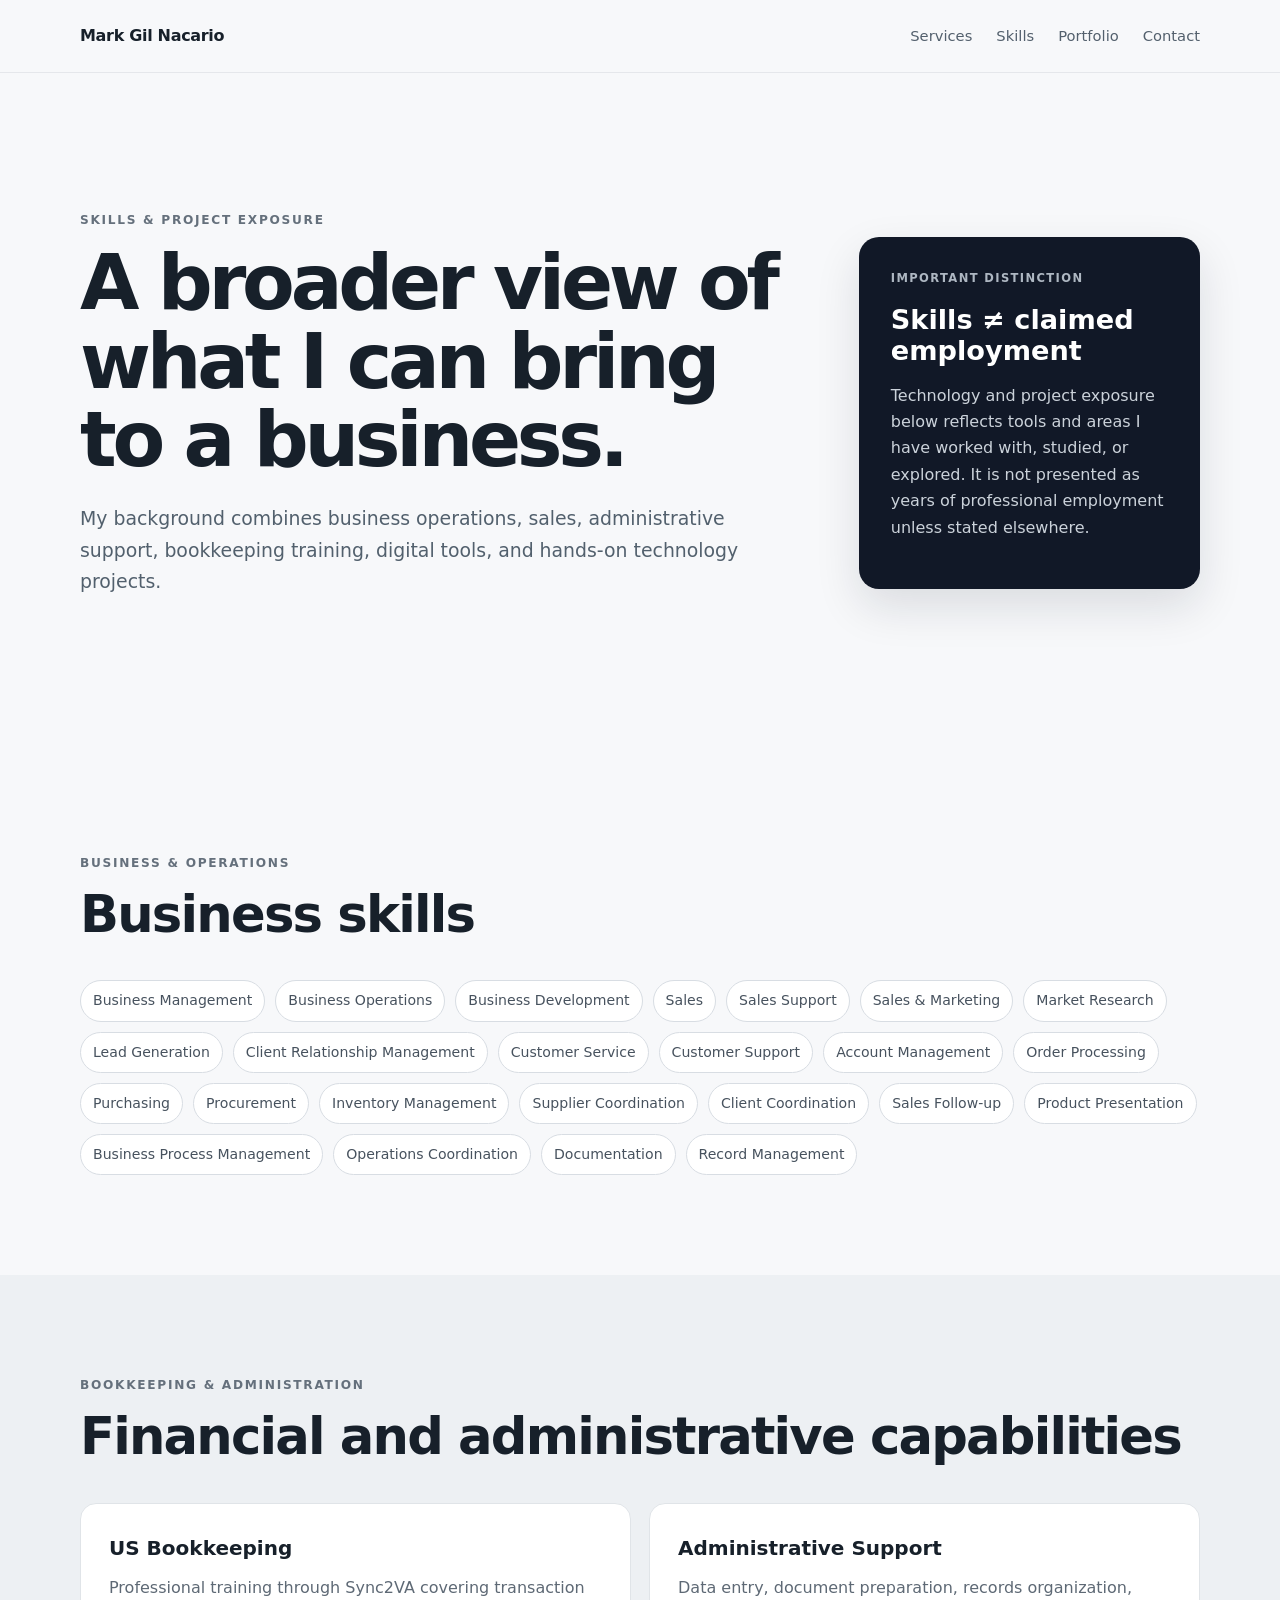
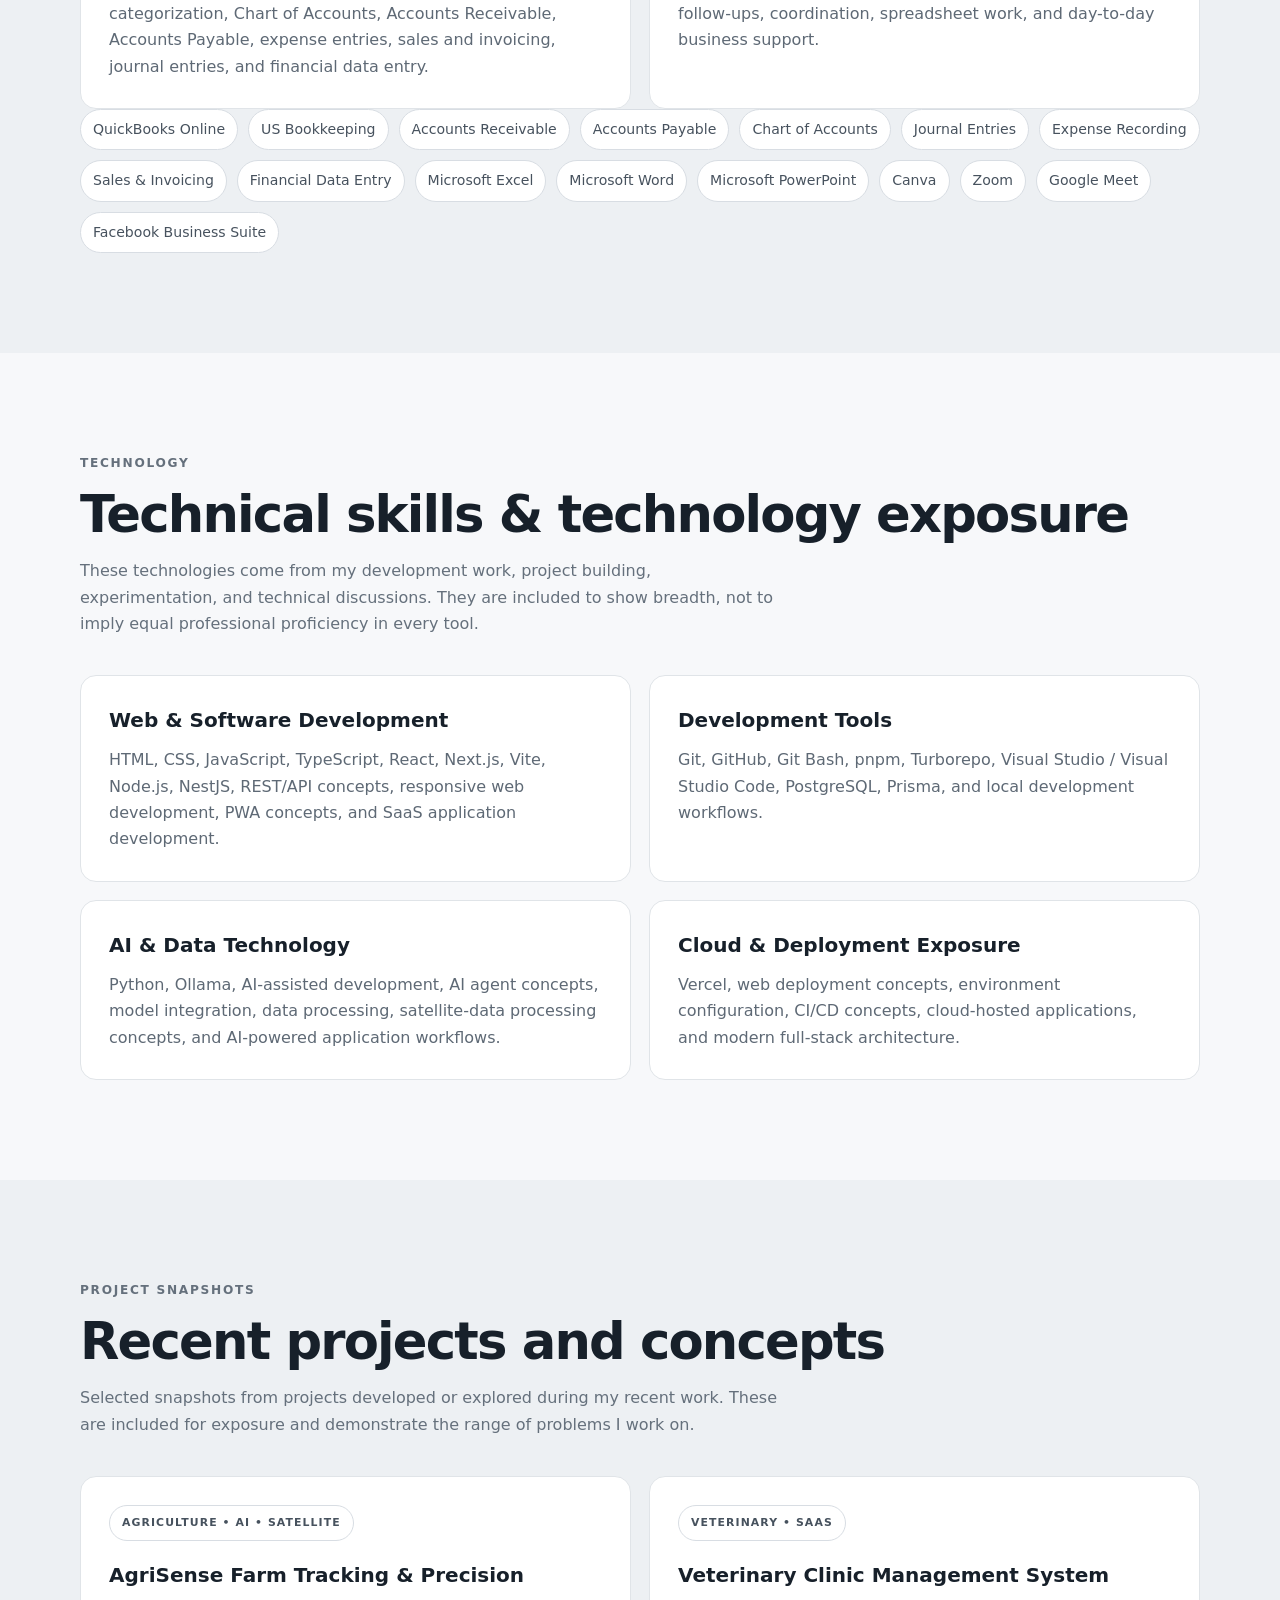
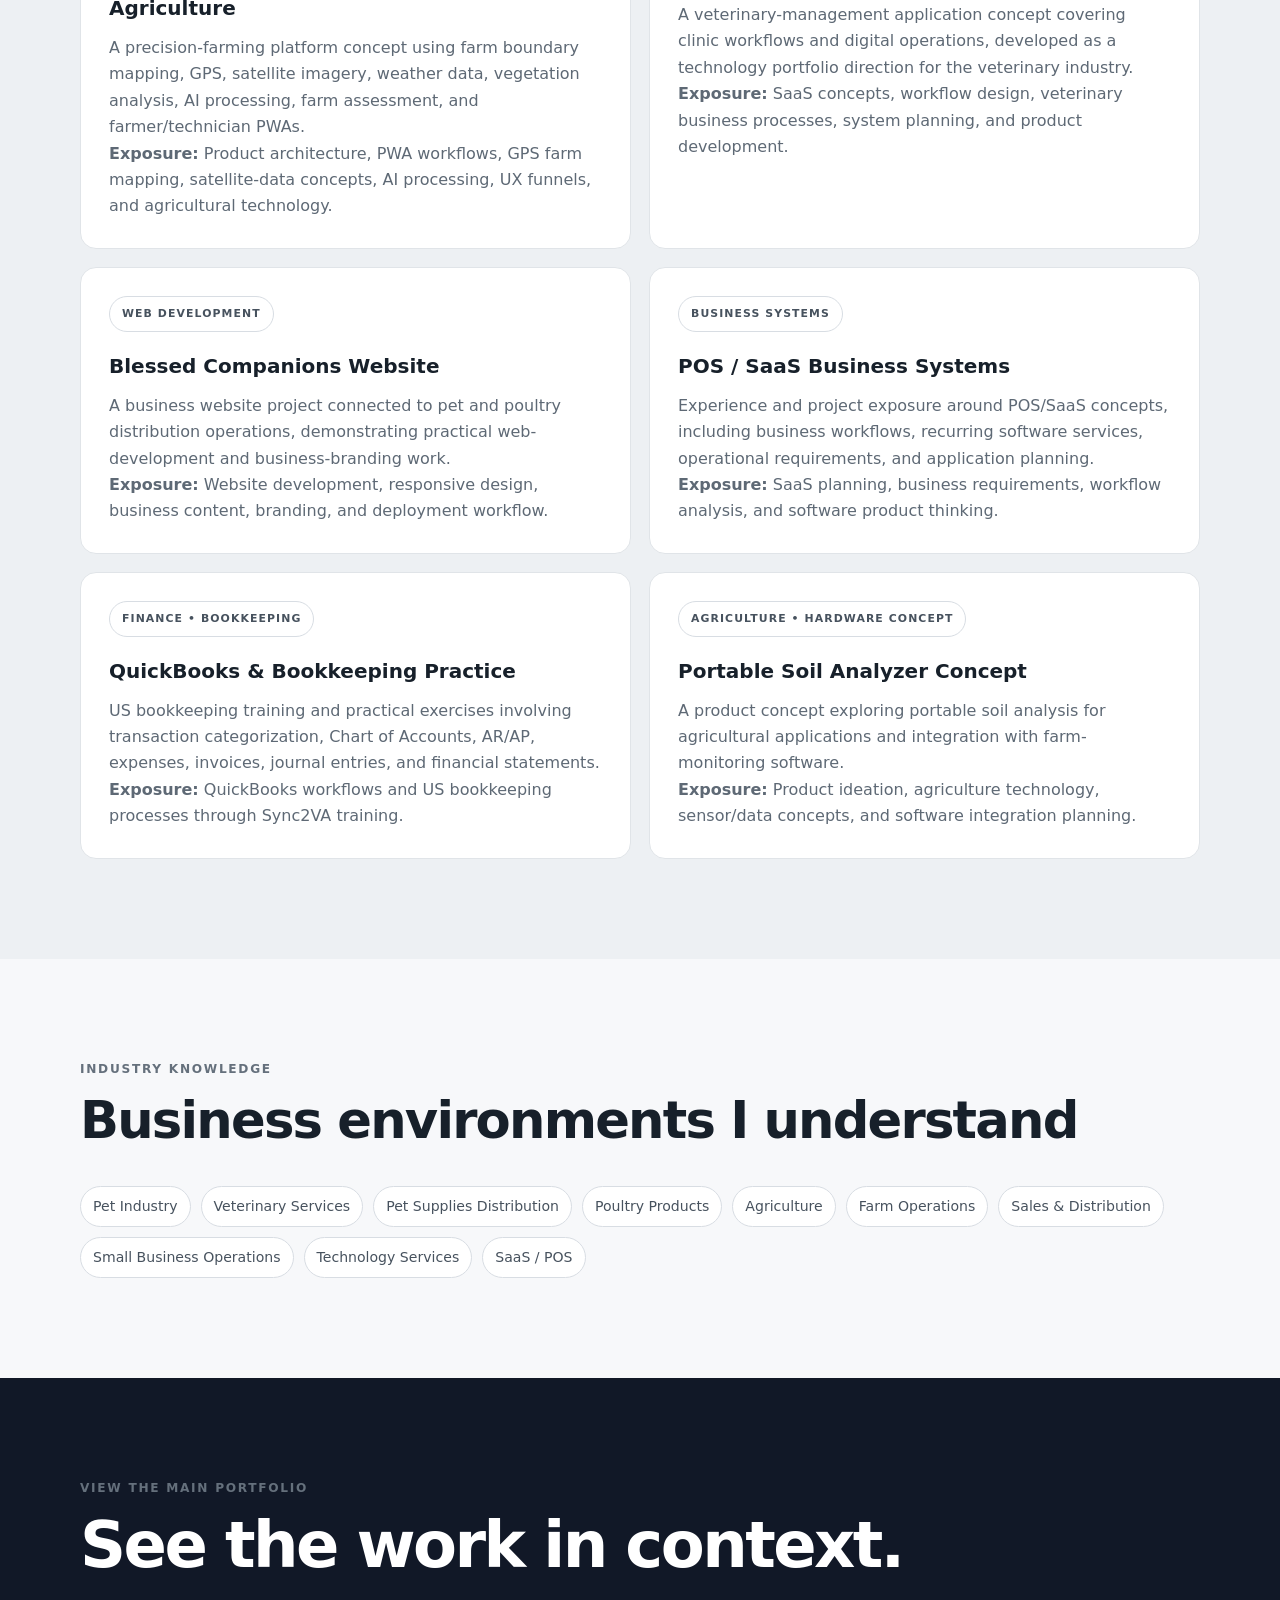
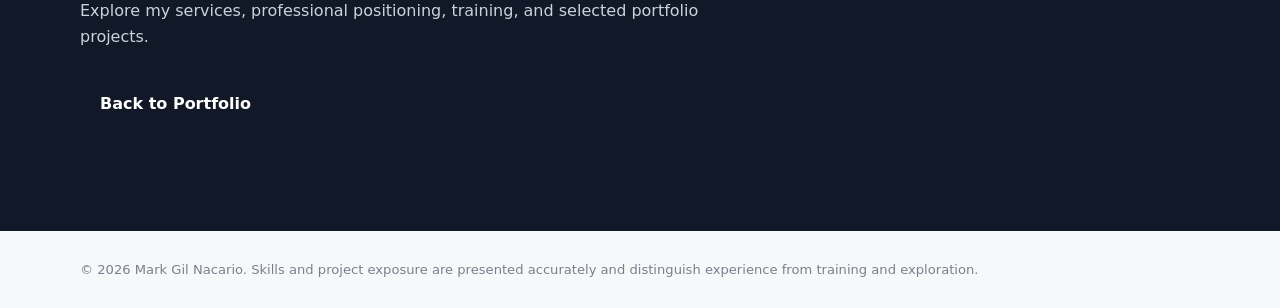
==== skills.html @ ac9a2be6 "Add expanded skills and project exposure page" ====
<!doctype html>
<html lang="en">
<head><meta charset="UTF-8"><meta name="viewport" content="width=device-width,initial-scale=1"><meta name="description" content="Expanded professional, business, bookkeeping, technology and project skills of Mark Gil Nacario."><title>Skills & Project Exposure | Mark Gil Nacario</title><link rel="stylesheet" href="styles.css"></head>
<body>
<header class="site-header"><nav class="nav container"><a class="brand" href="index.html">Mark Gil Nacario</a><div class="nav-links"><a href="index.html#services">Services</a><a href="skills.html">Skills</a><a href="index.html#portfolio">Portfolio</a><a href="index.html#contact">Contact</a></div></nav></header>
<main>
<section class="hero container"><div class="hero-copy"><p class="eyebrow">SKILLS & PROJECT EXPOSURE</p><h1>A broader view of what I can bring to a business.</h1><p class="lead">My background combines business operations, sales, administrative support, bookkeeping training, digital tools, and hands-on technology projects.</p></div><aside class="hero-card"><span>Important distinction</span><strong>Skills ≠ claimed employment</strong><p>Technology and project exposure below reflects tools and areas I have worked with, studied, or explored. It is not presented as years of professional employment unless stated elsewhere.</p></aside></section>
<section class="section container"><div class="section-heading"><p class="eyebrow">BUSINESS & OPERATIONS</p><h2>Business skills</h2></div><div class="skill-list"><span>Business Management</span><span>Business Operations</span><span>Business Development</span><span>Sales</span><span>Sales Support</span><span>Sales & Marketing</span><span>Market Research</span><span>Lead Generation</span><span>Client Relationship Management</span><span>Customer Service</span><span>Customer Support</span><span>Account Management</span><span>Order Processing</span><span>Purchasing</span><span>Procurement</span><span>Inventory Management</span><span>Supplier Coordination</span><span>Client Coordination</span><span>Sales Follow-up</span><span>Product Presentation</span><span>Business Process Management</span><span>Operations Coordination</span><span>Documentation</span><span>Record Management</span></div></section>
<section class="section alt"><div class="container"><div class="section-heading"><p class="eyebrow">BOOKKEEPING & ADMINISTRATION</p><h2>Financial and administrative capabilities</h2></div><div class="grid cards"><article class="card"><h3>US Bookkeeping</h3><p>Professional training through Sync2VA covering transaction categorization, Chart of Accounts, Accounts Receivable, Accounts Payable, expense entries, sales and invoicing, journal entries, and financial data entry.</p></article><article class="card"><h3>Administrative Support</h3><p>Data entry, document preparation, records organization, follow-ups, coordination, spreadsheet work, and day-to-day business support.</p></article></div><div class="skill-list"><span>QuickBooks Online</span><span>US Bookkeeping</span><span>Accounts Receivable</span><span>Accounts Payable</span><span>Chart of Accounts</span><span>Journal Entries</span><span>Expense Recording</span><span>Sales & Invoicing</span><span>Financial Data Entry</span><span>Microsoft Excel</span><span>Microsoft Word</span><span>Microsoft PowerPoint</span><span>Canva</span><span>Zoom</span><span>Google Meet</span><span>Facebook Business Suite</span></div></div></section>
<section class="section container"><div class="section-heading"><p class="eyebrow">TECHNOLOGY</p><h2>Technical skills & technology exposure</h2><p>These technologies come from my development work, project building, experimentation, and technical discussions. They are included to show breadth, not to imply equal professional proficiency in every tool.</p></div><div class="grid cards"><article class="card"><h3>Web & Software Development</h3><p>HTML, CSS, JavaScript, TypeScript, React, Next.js, Vite, Node.js, NestJS, REST/API concepts, responsive web development, PWA concepts, and SaaS application development.</p></article><article class="card"><h3>Development Tools</h3><p>Git, GitHub, Git Bash, pnpm, Turborepo, Visual Studio / Visual Studio Code, PostgreSQL, Prisma, and local development workflows.</p></article><article class="card"><h3>AI & Data Technology</h3><p>Python, Ollama, AI-assisted development, AI agent concepts, model integration, data processing, satellite-data processing concepts, and AI-powered application workflows.</p></article><article class="card"><h3>Cloud & Deployment Exposure</h3><p>Vercel, web deployment concepts, environment configuration, CI/CD concepts, cloud-hosted applications, and modern full-stack architecture.</p></article></div></section>
<section class="section alt"><div class="container"><div class="section-heading"><p class="eyebrow">PROJECT SNAPSHOTS</p><h2>Recent projects and concepts</h2><p>Selected snapshots from projects developed or explored during my recent work. These are included for exposure and demonstrate the range of problems I work on.</p></div><div class="grid cards"><article class="card project"><span class="tag">AGRICULTURE • AI • SATELLITE</span><h3>AgriSense Farm Tracking & Precision Agriculture</h3><p>A precision-farming platform concept using farm boundary mapping, GPS, satellite imagery, weather data, vegetation analysis, AI processing, farm assessment, and farmer/technician PWAs.</p><p><strong>Exposure:</strong> Product architecture, PWA workflows, GPS farm mapping, satellite-data concepts, AI processing, UX funnels, and agricultural technology.</p></article><article class="card project"><span class="tag">VETERINARY • SAAS</span><h3>Veterinary Clinic Management System</h3><p>A veterinary-management application concept covering clinic workflows and digital operations, developed as a technology portfolio direction for the veterinary industry.</p><p><strong>Exposure:</strong> SaaS concepts, workflow design, veterinary business processes, system planning, and product development.</p></article><article class="card project"><span class="tag">WEB DEVELOPMENT</span><h3>Blessed Companions Website</h3><p>A business website project connected to pet and poultry distribution operations, demonstrating practical web-development and business-branding work.</p><p><strong>Exposure:</strong> Website development, responsive design, business content, branding, and deployment workflow.</p></article><article class="card project"><span class="tag">BUSINESS SYSTEMS</span><h3>POS / SaaS Business Systems</h3><p>Experience and project exposure around POS/SaaS concepts, including business workflows, recurring software services, operational requirements, and application planning.</p><p><strong>Exposure:</strong> SaaS planning, business requirements, workflow analysis, and software product thinking.</p></article><article class="card project"><span class="tag">FINANCE • BOOKKEEPING</span><h3>QuickBooks & Bookkeeping Practice</h3><p>US bookkeeping training and practical exercises involving transaction categorization, Chart of Accounts, AR/AP, expenses, invoices, journal entries, and financial statements.</p><p><strong>Exposure:</strong> QuickBooks workflows and US bookkeeping processes through Sync2VA training.</p></article><article class="card project"><span class="tag">AGRICULTURE • HARDWARE CONCEPT</span><h3>Portable Soil Analyzer Concept</h3><p>A product concept exploring portable soil analysis for agricultural applications and integration with farm-monitoring software.</p><p><strong>Exposure:</strong> Product ideation, agriculture technology, sensor/data concepts, and software integration planning.</p></article></div></div></section>
<section class="section container"><div class="section-heading"><p class="eyebrow">INDUSTRY KNOWLEDGE</p><h2>Business environments I understand</h2></div><div class="skill-list"><span>Pet Industry</span><span>Veterinary Services</span><span>Pet Supplies Distribution</span><span>Poultry Products</span><span>Agriculture</span><span>Farm Operations</span><span>Sales & Distribution</span><span>Small Business Operations</span><span>Technology Services</span><span>SaaS / POS</span></div></section>
<section class="cta"><div class="container"><p class="eyebrow">VIEW THE MAIN PORTFOLIO</p><h2>See the work in context.</h2><p>Explore my services, professional positioning, training, and selected portfolio projects.</p><a class="button primary" href="index.html">Back to Portfolio</a></div></section>
</main><footer class="footer"><div class="container"><p>© 2026 Mark Gil Nacario. Skills and project exposure are presented accurately and distinguish experience from training and exploration.</p></div></footer>
</body></html>
---- styles.css ----
*{box-sizing:border-box}html{scroll-behavior:smooth}body{margin:0;font-family:Inter,ui-sans-serif,system-ui,-apple-system,BlinkMacSystemFont,"Segoe UI",sans-serif;color:#17202a;background:#f7f8fa;line-height:1.65}a{color:inherit;text-decoration:none}.container{width:min(1120px,calc(100% - 40px));margin:auto}.narrow{max-width:820px}.site-header{position:sticky;top:0;z-index:10;background:rgba(247,248,250,.94);backdrop-filter:blur(12px);border-bottom:1px solid #e5e7eb}.nav{height:72px;display:flex;align-items:center;justify-content:space-between}.brand{font-weight:800;letter-spacing:-.02em}.nav-links{display:flex;gap:24px;font-size:.92rem;color:#53606d}.nav-links a:hover{color:#111827}.hero{min-height:680px;display:grid;grid-template-columns:1.45fr .7fr;gap:72px;align-items:center;padding:90px 0}.eyebrow{font-size:.76rem;font-weight:800;letter-spacing:.14em;color:#65707c;margin:0 0 14px}.hero h1{font-size:clamp(2.7rem,6vw,5.2rem);line-height:1.02;letter-spacing:-.055em;margin:0 0 24px;max-width:850px}.lead{font-size:1.18rem;color:#52606d;max-width:720px}.actions{display:flex;gap:12px;flex-wrap:wrap;margin-top:32px}.button{display:inline-flex;align-items:center;justify-content:center;padding:12px 19px;border-radius:10px;font-weight:750;border:1px solid #d7dce2}.primary{background:#111827;color:#fff;border-color:#111827}.secondary{background:#fff}.hero-card{background:#111827;color:#fff;border-radius:20px;padding:32px;box-shadow:0 18px 45px rgba(17,24,39,.12)}.hero-card span{display:block;color:#aeb7c2;text-transform:uppercase;letter-spacing:.12em;font-size:.72rem;font-weight:800;margin-bottom:16px}.hero-card strong{font-size:1.7rem;line-height:1.15;display:block}.hero-card p{color:#cbd2da}.section{padding:100px 0}.alt{background:#edf0f3}.section-heading{margin-bottom:38px}.section-heading h2{font-size:clamp(2rem,4vw,3.2rem);line-height:1.08;letter-spacing:-.035em;margin:0 0 14px}.section-heading>p:last-child{color:#65707c;max-width:700px}.grid{display:grid;grid-template-columns:repeat(2,minmax(0,1fr));gap:18px}.card{background:#fff;border:1px solid #e0e4e8;border-radius:16px;padding:28px}.card h3{margin:0 0 10px;font-size:1.25rem}.card p{margin:0;color:#5e6975}.skill-list{display:flex;flex-wrap:wrap;gap:10px}.skill-list span,.tag{border:1px solid #d8dde3;background:#fff;padding:8px 12px;border-radius:999px;font-size:.88rem;color:#47525e}.project{min-height:230px}.tag{display:inline-block;font-size:.68rem;font-weight:800;letter-spacing:.1em;margin-bottom:18px}.training-item{display:flex;justify-content:space-between;gap:20px;align-items:center;border:1px solid #dce1e6;background:#fff;border-radius:16px;padding:24px}.training-item h3{margin:0}.training-item p{margin:3px 0 0;color:#66717d}.training-item span{font-size:.8rem;font-weight:750;color:#66717d}.note{font-size:.88rem;color:#69747f;margin-top:16px}.cta{background:#111827;color:#fff;padding:100px 0}.cta h2{font-size:clamp(2.2rem,5vw,4rem);line-height:1.05;letter-spacing:-.04em;margin:0 0 18px}.cta p:not(.eyebrow){max-width:680px;color:#cbd2da;margin-bottom:28px}.footer{padding:28px 0;color:#77818c;font-size:.82rem}.footer p{margin:0}@media(max-width:800px){.nav{height:auto;padding:18px 0;align-items:flex-start;gap:15px}.nav-links{display:none}.hero{grid-template-columns:1fr;gap:35px;padding:70px 0}.grid{grid-template-columns:1fr}.section{padding:72px 0}.training-item{align-items:flex-start;flex-direction:column}.container{width:min(100% - 28px,1120px)}}
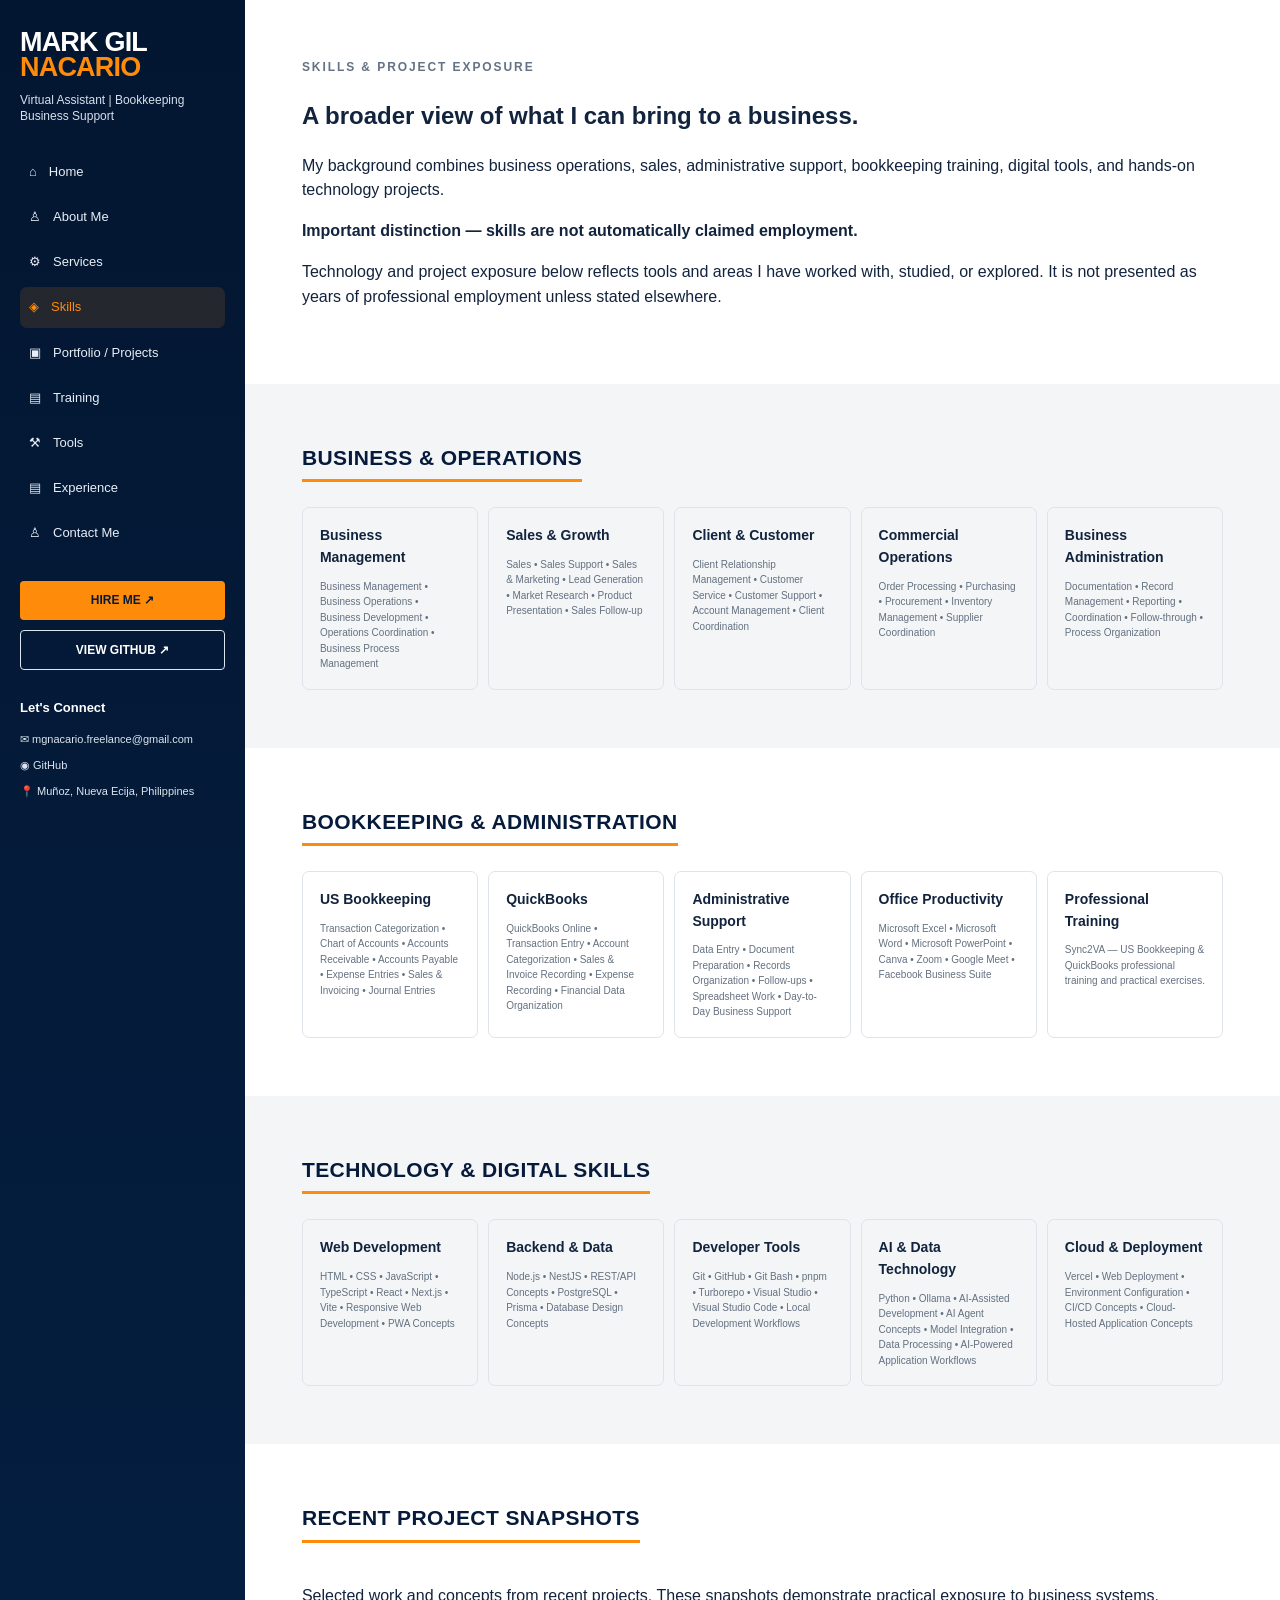
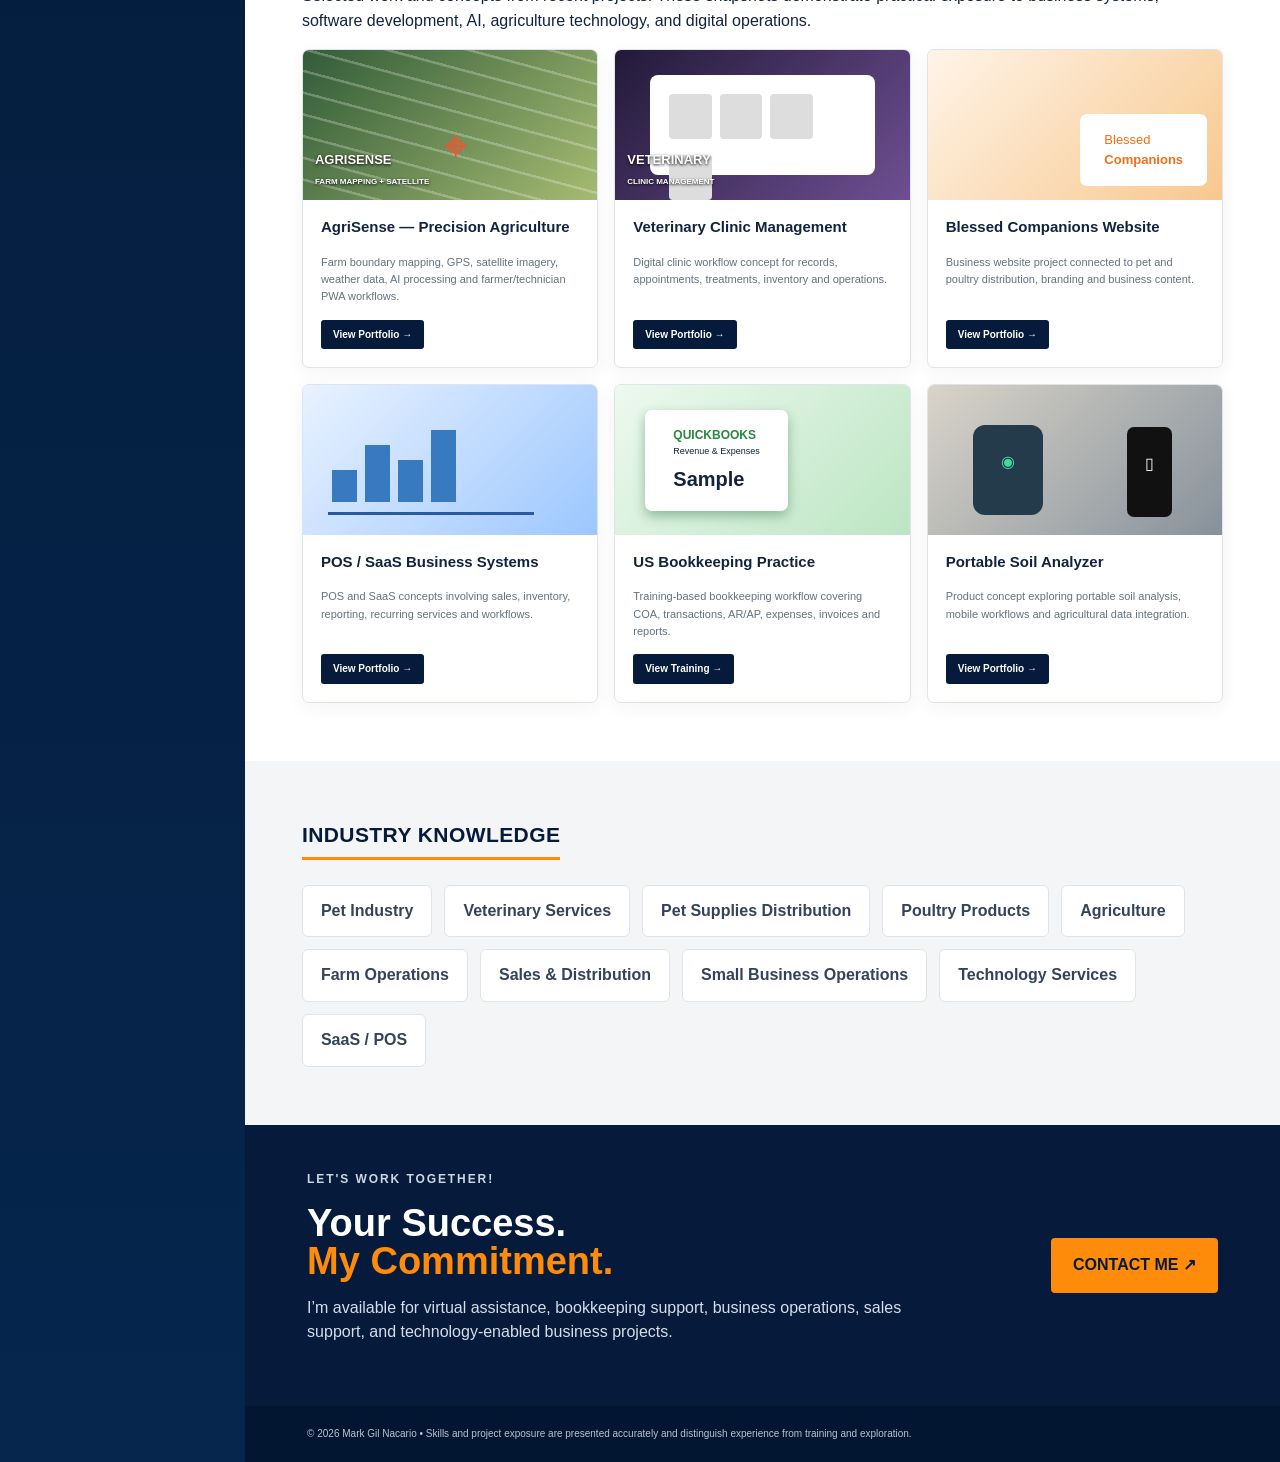
==== commit 18afde16: "Fix skills page layout to use portfolio design system" ====
--- a/skills.html
+++ b/skills.html
@@ -1,15 +1,67 @@
 <!doctype html>
 <html lang="en">
-<head><meta charset="UTF-8"><meta name="viewport" content="width=device-width,initial-scale=1"><meta name="description" content="Expanded professional, business, bookkeeping, technology and project skills of Mark Gil Nacario."><title>Skills & Project Exposure | Mark Gil Nacario</title><link rel="stylesheet" href="styles.css"></head>
+<head>
+<meta charset="UTF-8">
+<meta name="viewport" content="width=device-width,initial-scale=1">
+<meta name="description" content="Expanded skills, technology exposure and project snapshots for Mark Gil Nacario.">
+<title>Skills & Project Exposure | Mark Gil Nacario</title>
+<link rel="stylesheet" href="styles.css">
+</head>
 <body>
-<header class="site-header"><nav class="nav container"><a class="brand" href="index.html">Mark Gil Nacario</a><div class="nav-links"><a href="index.html#services">Services</a><a href="skills.html">Skills</a><a href="index.html#portfolio">Portfolio</a><a href="index.html#contact">Contact</a></div></nav></header>
-<main>
-<section class="hero container"><div class="hero-copy"><p class="eyebrow">SKILLS & PROJECT EXPOSURE</p><h1>A broader view of what I can bring to a business.</h1><p class="lead">My background combines business operations, sales, administrative support, bookkeeping training, digital tools, and hands-on technology projects.</p></div><aside class="hero-card"><span>Important distinction</span><strong>Skills ≠ claimed employment</strong><p>Technology and project exposure below reflects tools and areas I have worked with, studied, or explored. It is not presented as years of professional employment unless stated elsewhere.</p></aside></section>
-<section class="section container"><div class="section-heading"><p class="eyebrow">BUSINESS & OPERATIONS</p><h2>Business skills</h2></div><div class="skill-list"><span>Business Management</span><span>Business Operations</span><span>Business Development</span><span>Sales</span><span>Sales Support</span><span>Sales & Marketing</span><span>Market Research</span><span>Lead Generation</span><span>Client Relationship Management</span><span>Customer Service</span><span>Customer Support</span><span>Account Management</span><span>Order Processing</span><span>Purchasing</span><span>Procurement</span><span>Inventory Management</span><span>Supplier Coordination</span><span>Client Coordination</span><span>Sales Follow-up</span><span>Product Presentation</span><span>Business Process Management</span><span>Operations Coordination</span><span>Documentation</span><span>Record Management</span></div></section>
-<section class="section alt"><div class="container"><div class="section-heading"><p class="eyebrow">BOOKKEEPING & ADMINISTRATION</p><h2>Financial and administrative capabilities</h2></div><div class="grid cards"><article class="card"><h3>US Bookkeeping</h3><p>Professional training through Sync2VA covering transaction categorization, Chart of Accounts, Accounts Receivable, Accounts Payable, expense entries, sales and invoicing, journal entries, and financial data entry.</p></article><article class="card"><h3>Administrative Support</h3><p>Data entry, document preparation, records organization, follow-ups, coordination, spreadsheet work, and day-to-day business support.</p></article></div><div class="skill-list"><span>QuickBooks Online</span><span>US Bookkeeping</span><span>Accounts Receivable</span><span>Accounts Payable</span><span>Chart of Accounts</span><span>Journal Entries</span><span>Expense Recording</span><span>Sales & Invoicing</span><span>Financial Data Entry</span><span>Microsoft Excel</span><span>Microsoft Word</span><span>Microsoft PowerPoint</span><span>Canva</span><span>Zoom</span><span>Google Meet</span><span>Facebook Business Suite</span></div></div></section>
-<section class="section container"><div class="section-heading"><p class="eyebrow">TECHNOLOGY</p><h2>Technical skills & technology exposure</h2><p>These technologies come from my development work, project building, experimentation, and technical discussions. They are included to show breadth, not to imply equal professional proficiency in every tool.</p></div><div class="grid cards"><article class="card"><h3>Web & Software Development</h3><p>HTML, CSS, JavaScript, TypeScript, React, Next.js, Vite, Node.js, NestJS, REST/API concepts, responsive web development, PWA concepts, and SaaS application development.</p></article><article class="card"><h3>Development Tools</h3><p>Git, GitHub, Git Bash, pnpm, Turborepo, Visual Studio / Visual Studio Code, PostgreSQL, Prisma, and local development workflows.</p></article><article class="card"><h3>AI & Data Technology</h3><p>Python, Ollama, AI-assisted development, AI agent concepts, model integration, data processing, satellite-data processing concepts, and AI-powered application workflows.</p></article><article class="card"><h3>Cloud & Deployment Exposure</h3><p>Vercel, web deployment concepts, environment configuration, CI/CD concepts, cloud-hosted applications, and modern full-stack architecture.</p></article></div></section>
-<section class="section alt"><div class="container"><div class="section-heading"><p class="eyebrow">PROJECT SNAPSHOTS</p><h2>Recent projects and concepts</h2><p>Selected snapshots from projects developed or explored during my recent work. These are included for exposure and demonstrate the range of problems I work on.</p></div><div class="grid cards"><article class="card project"><span class="tag">AGRICULTURE • AI • SATELLITE</span><h3>AgriSense Farm Tracking & Precision Agriculture</h3><p>A precision-farming platform concept using farm boundary mapping, GPS, satellite imagery, weather data, vegetation analysis, AI processing, farm assessment, and farmer/technician PWAs.</p><p><strong>Exposure:</strong> Product architecture, PWA workflows, GPS farm mapping, satellite-data concepts, AI processing, UX funnels, and agricultural technology.</p></article><article class="card project"><span class="tag">VETERINARY • SAAS</span><h3>Veterinary Clinic Management System</h3><p>A veterinary-management application concept covering clinic workflows and digital operations, developed as a technology portfolio direction for the veterinary industry.</p><p><strong>Exposure:</strong> SaaS concepts, workflow design, veterinary business processes, system planning, and product development.</p></article><article class="card project"><span class="tag">WEB DEVELOPMENT</span><h3>Blessed Companions Website</h3><p>A business website project connected to pet and poultry distribution operations, demonstrating practical web-development and business-branding work.</p><p><strong>Exposure:</strong> Website development, responsive design, business content, branding, and deployment workflow.</p></article><article class="card project"><span class="tag">BUSINESS SYSTEMS</span><h3>POS / SaaS Business Systems</h3><p>Experience and project exposure around POS/SaaS concepts, including business workflows, recurring software services, operational requirements, and application planning.</p><p><strong>Exposure:</strong> SaaS planning, business requirements, workflow analysis, and software product thinking.</p></article><article class="card project"><span class="tag">FINANCE • BOOKKEEPING</span><h3>QuickBooks & Bookkeeping Practice</h3><p>US bookkeeping training and practical exercises involving transaction categorization, Chart of Accounts, AR/AP, expenses, invoices, journal entries, and financial statements.</p><p><strong>Exposure:</strong> QuickBooks workflows and US bookkeeping processes through Sync2VA training.</p></article><article class="card project"><span class="tag">AGRICULTURE • HARDWARE CONCEPT</span><h3>Portable Soil Analyzer Concept</h3><p>A product concept exploring portable soil analysis for agricultural applications and integration with farm-monitoring software.</p><p><strong>Exposure:</strong> Product ideation, agriculture technology, sensor/data concepts, and software integration planning.</p></article></div></div></section>
-<section class="section container"><div class="section-heading"><p class="eyebrow">INDUSTRY KNOWLEDGE</p><h2>Business environments I understand</h2></div><div class="skill-list"><span>Pet Industry</span><span>Veterinary Services</span><span>Pet Supplies Distribution</span><span>Poultry Products</span><span>Agriculture</span><span>Farm Operations</span><span>Sales & Distribution</span><span>Small Business Operations</span><span>Technology Services</span><span>SaaS / POS</span></div></section>
-<section class="cta"><div class="container"><p class="eyebrow">VIEW THE MAIN PORTFOLIO</p><h2>See the work in context.</h2><p>Explore my services, professional positioning, training, and selected portfolio projects.</p><a class="button primary" href="index.html">Back to Portfolio</a></div></section>
-</main><footer class="footer"><div class="container"><p>© 2026 Mark Gil Nacario. Skills and project exposure are presented accurately and distinguish experience from training and exploration.</p></div></footer>
-</body></html>
+<div class="shell">
+<aside class="sidebar">
+<div class="brand"><div class="brand-name">MARK GIL<br><b>NACARIO</b></div><p>Virtual Assistant | Bookkeeping<br>Business Support</p></div>
+<nav>
+<a href="index.html#home">⌂ <span>Home</span></a><a href="index.html#about">♙ <span>About Me</span></a><a href="index.html#services">⚙ <span>Services</span></a><a class="active" href="skills.html">◈ <span>Skills</span></a><a href="index.html#projects">▣ <span>Portfolio / Projects</span></a><a href="index.html#training">▤ <span>Training</span></a><a href="index.html#tools">⚒ <span>Tools</span></a><a href="index.html#experience">▤ <span>Experience</span></a><a href="index.html#contact">♙ <span>Contact Me</span></a>
+</nav>
+<div class="side-actions"><a class="hire" href="mailto:mgnacario.freelance@gmail.com">HIRE ME ↗</a><a class="resume" href="https://github.com/mgnacariofreelance-afk">VIEW GITHUB ↗</a></div>
+<div class="connect"><b>Let's Connect</b><a href="mailto:mgnacario.freelance@gmail.com">✉ mgnacario.freelance@gmail.com</a><a href="https://github.com/mgnacariofreelance-afk">◉ GitHub</a><span>📍 Muñoz, Nueva Ecija, Philippines</span></div>
+</aside>
+<main class="content">
+<section class="section skills-intro">
+<p class="kicker">SKILLS & PROJECT EXPOSURE</p>
+<h1 class="skills-hero-title">A broader view of what I can bring to a business.</h1>
+<p class="skills-lead">My background combines business operations, sales, administrative support, bookkeeping training, digital tools, and hands-on technology projects.</p>
+<div class="skills-note"><strong>Important distinction — skills are not automatically claimed employment.</strong><p>Technology and project exposure below reflects tools and areas I have worked with, studied, or explored. It is not presented as years of professional employment unless stated elsewhere.</p></div>
+</section>
+
+<section class="section skills-band"><div class="section-title">BUSINESS & OPERATIONS</div><div class="skill-columns">
+<div><h3>Business Management</h3><p>Business Management • Business Operations • Business Development • Operations Coordination • Business Process Management</p></div>
+<div><h3>Sales & Growth</h3><p>Sales • Sales Support • Sales & Marketing • Lead Generation • Market Research • Product Presentation • Sales Follow-up</p></div>
+<div><h3>Client & Customer</h3><p>Client Relationship Management • Customer Service • Customer Support • Account Management • Client Coordination</p></div>
+<div><h3>Commercial Operations</h3><p>Order Processing • Purchasing • Procurement • Inventory Management • Supplier Coordination</p></div>
+<div><h3>Business Administration</h3><p>Documentation • Record Management • Reporting • Coordination • Follow-through • Process Organization</p></div>
+</div></section>
+
+<section class="section"><div class="section-title">BOOKKEEPING & ADMINISTRATION</div><div class="skill-columns">
+<div><h3>US Bookkeeping</h3><p>Transaction Categorization • Chart of Accounts • Accounts Receivable • Accounts Payable • Expense Entries • Sales & Invoicing • Journal Entries</p></div>
+<div><h3>QuickBooks</h3><p>QuickBooks Online • Transaction Entry • Account Categorization • Sales & Invoice Recording • Expense Recording • Financial Data Organization</p></div>
+<div><h3>Administrative Support</h3><p>Data Entry • Document Preparation • Records Organization • Follow-ups • Spreadsheet Work • Day-to-Day Business Support</p></div>
+<div><h3>Office Productivity</h3><p>Microsoft Excel • Microsoft Word • Microsoft PowerPoint • Canva • Zoom • Google Meet • Facebook Business Suite</p></div>
+<div><h3>Professional Training</h3><p>Sync2VA — US Bookkeeping & QuickBooks professional training and practical exercises.</p></div>
+</div></section>
+
+<section class="section skills-band"><div class="section-title">TECHNOLOGY & DIGITAL SKILLS</div><div class="skill-columns">
+<div><h3>Web Development</h3><p>HTML • CSS • JavaScript • TypeScript • React • Next.js • Vite • Responsive Web Development • PWA Concepts</p></div>
+<div><h3>Backend & Data</h3><p>Node.js • NestJS • REST/API Concepts • PostgreSQL • Prisma • Database Design Concepts</p></div>
+<div><h3>Developer Tools</h3><p>Git • GitHub • Git Bash • pnpm • Turborepo • Visual Studio • Visual Studio Code • Local Development Workflows</p></div>
+<div><h3>AI & Data Technology</h3><p>Python • Ollama • AI-Assisted Development • AI Agent Concepts • Model Integration • Data Processing • AI-Powered Application Workflows</p></div>
+<div><h3>Cloud & Deployment</h3><p>Vercel • Web Deployment • Environment Configuration • CI/CD Concepts • Cloud-Hosted Application Concepts</p></div>
+</div></section>
+
+<section class="section"><div class="section-title">RECENT PROJECT SNAPSHOTS</div><p class="project-intro">Selected work and concepts from recent projects. These snapshots demonstrate practical exposure to business systems, software development, AI, agriculture technology, and digital operations.</p><div class="project-grid">
+<article class="project-card"><div class="project-visual agrisense"><div class="map-grid"></div><div class="map-pin">⌖</div><div class="visual-label">AGRISENSE<br><small>FARM MAPPING + SATELLITE</small></div></div><h3>AgriSense — Precision Agriculture</h3><p>Farm boundary mapping, GPS, satellite imagery, weather data, AI processing and farmer/technician PWA workflows.</p><a href="index.html#projects">View Portfolio →</a></article>
+<article class="project-card"><div class="project-visual vet"><div class="dash"><i></i><i></i><i></i><i></i></div><div class="visual-label">VETERINARY<br><small>CLINIC MANAGEMENT</small></div></div><h3>Veterinary Clinic Management</h3><p>Digital clinic workflow concept for records, appointments, treatments, inventory and operations.</p><a href="index.html#projects">View Portfolio →</a></article>
+<article class="project-card"><div class="project-visual blessed"><div class="pet-card">Blessed<br><b>Companions</b></div></div><h3>Blessed Companions Website</h3><p>Business website project connected to pet and poultry distribution, branding and business content.</p><a href="index.html#projects">View Portfolio →</a></article>
+<article class="project-card"><div class="project-visual pos"><div class="chart"><i></i><i></i><i></i><i></i></div></div><h3>POS / SaaS Business Systems</h3><p>POS and SaaS concepts involving sales, inventory, reporting, recurring services and workflows.</p><a href="index.html#projects">View Portfolio →</a></article>
+<article class="project-card"><div class="project-visual books"><div class="ledger"><b>QUICKBOOKS</b><span>Revenue & Expenses</span><strong>Sample</strong></div></div><h3>US Bookkeeping Practice</h3><p>Training-based bookkeeping workflow covering COA, transactions, AR/AP, expenses, invoices and reports.</p><a href="index.html#training">View Training →</a></article>
+<article class="project-card"><div class="project-visual soil"><div class="device">◉</div><div class="phone">▯</div></div><h3>Portable Soil Analyzer</h3><p>Product concept exploring portable soil analysis, mobile workflows and agricultural data integration.</p><a href="index.html#projects">View Portfolio →</a></article>
+</div></section>
+
+<section class="section skills-band"><div class="section-title">INDUSTRY KNOWLEDGE</div><div class="tool-row"><span>Pet Industry</span><span>Veterinary Services</span><span>Pet Supplies Distribution</span><span>Poultry Products</span><span>Agriculture</span><span>Farm Operations</span><span>Sales & Distribution</span><span>Small Business Operations</span><span>Technology Services</span><span>SaaS / POS</span></div></section>
+
+<section class="contact"><div><p class="kicker">LET'S WORK TOGETHER!</p><h2>Your Success.<br><span>My Commitment.</span></h2><p>I’m available for virtual assistance, bookkeeping support, business operations, sales support, and technology-enabled business projects.</p></div><a class="contact-button" href="mailto:mgnacario.freelance@gmail.com">CONTACT ME ↗</a></section>
+<footer>© 2026 Mark Gil Nacario • Skills and project exposure are presented accurately and distinguish experience from training and exploration.</footer>
+</main></div>
+</body>
+</html>
--- a/styles.css
+++ b/styles.css
@@ -1 +1,905 @@
-*{box-sizing:border-box}html{scroll-behavior:smooth}body{margin:0;font-family:Inter,ui-sans-serif,system-ui,-apple-system,BlinkMacSystemFont,"Segoe UI",sans-serif;color:#17202a;background:#f7f8fa;line-height:1.65}a{color:inherit;text-decoration:none}.container{width:min(1120px,calc(100% - 40px));margin:auto}.narrow{max-width:820px}.site-header{position:sticky;top:0;z-index:10;background:rgba(247,248,250,.94);backdrop-filter:blur(12px);border-bottom:1px solid #e5e7eb}.nav{height:72px;display:flex;align-items:center;justify-content:space-between}.brand{font-weight:800;letter-spacing:-.02em}.nav-links{display:flex;gap:24px;font-size:.92rem;color:#53606d}.nav-links a:hover{color:#111827}.hero{min-height:680px;display:grid;grid-template-columns:1.45fr .7fr;gap:72px;align-items:center;padding:90px 0}.eyebrow{font-size:.76rem;font-weight:800;letter-spacing:.14em;color:#65707c;margin:0 0 14px}.hero h1{font-size:clamp(2.7rem,6vw,5.2rem);line-height:1.02;letter-spacing:-.055em;margin:0 0 24px;max-width:850px}.lead{font-size:1.18rem;color:#52606d;max-width:720px}.actions{display:flex;gap:12px;flex-wrap:wrap;margin-top:32px}.button{display:inline-flex;align-items:center;justify-content:center;padding:12px 19px;border-radius:10px;font-weight:750;border:1px solid #d7dce2}.primary{background:#111827;color:#fff;border-color:#111827}.secondary{background:#fff}.hero-card{background:#111827;color:#fff;border-radius:20px;padding:32px;box-shadow:0 18px 45px rgba(17,24,39,.12)}.hero-card span{display:block;color:#aeb7c2;text-transform:uppercase;letter-spacing:.12em;font-size:.72rem;font-weight:800;margin-bottom:16px}.hero-card strong{font-size:1.7rem;line-height:1.15;display:block}.hero-card p{color:#cbd2da}.section{padding:100px 0}.alt{background:#edf0f3}.section-heading{margin-bottom:38px}.section-heading h2{font-size:clamp(2rem,4vw,3.2rem);line-height:1.08;letter-spacing:-.035em;margin:0 0 14px}.section-heading>p:last-child{color:#65707c;max-width:700px}.grid{display:grid;grid-template-columns:repeat(2,minmax(0,1fr));gap:18px}.card{background:#fff;border:1px solid #e0e4e8;border-radius:16px;padding:28px}.card h3{margin:0 0 10px;font-size:1.25rem}.card p{margin:0;color:#5e6975}.skill-list{display:flex;flex-wrap:wrap;gap:10px}.skill-list span,.tag{border:1px solid #d8dde3;background:#fff;padding:8px 12px;border-radius:999px;font-size:.88rem;color:#47525e}.project{min-height:230px}.tag{display:inline-block;font-size:.68rem;font-weight:800;letter-spacing:.1em;margin-bottom:18px}.training-item{display:flex;justify-content:space-between;gap:20px;align-items:center;border:1px solid #dce1e6;background:#fff;border-radius:16px;padding:24px}.training-item h3{margin:0}.training-item p{margin:3px 0 0;color:#66717d}.training-item span{font-size:.8rem;font-weight:750;color:#66717d}.note{font-size:.88rem;color:#69747f;margin-top:16px}.cta{background:#111827;color:#fff;padding:100px 0}.cta h2{font-size:clamp(2.2rem,5vw,4rem);line-height:1.05;letter-spacing:-.04em;margin:0 0 18px}.cta p:not(.eyebrow){max-width:680px;color:#cbd2da;margin-bottom:28px}.footer{padding:28px 0;color:#77818c;font-size:.82rem}.footer p{margin:0}@media(max-width:800px){.nav{height:auto;padding:18px 0;align-items:flex-start;gap:15px}.nav-links{display:none}.hero{grid-template-columns:1fr;gap:35px;padding:70px 0}.grid{grid-template-columns:1fr}.section{padding:72px 0}.training-item{align-items:flex-start;flex-direction:column}.container{width:min(100% - 28px,1120px)}}+:root {
+  --navy: #061b3b;
+  --navy-2: #0b2b55;
+  --orange: #ff8b0b;
+  --ink: #12233d;
+  --muted: #687585;
+  --line: #dfe4ea;
+  --bg: #f7f9fb;
+}
+
+* {
+  box-sizing: border-box;
+}
+
+html {
+  scroll-behavior: smooth;
+}
+
+body {
+  margin: 0;
+  background: var(--bg);
+  color: var(--ink);
+  font-family: Arial, Helvetica, sans-serif;
+  line-height: 1.55;
+}
+
+a {
+  color: inherit;
+  text-decoration: none;
+}
+
+img {
+  display: block;
+  max-width: 100%;
+}
+
+.shell {
+  display: flex;
+  min-height: 100vh;
+}
+
+/* ==============================
+   SIDEBAR
+   ============================== */
+
+.sidebar {
+  width: 245px;
+  flex: 0 0 245px;
+  min-height: 100vh;
+  position: sticky;
+  top: 0;
+  overflow-y: auto;
+  padding: 30px 20px;
+  color: #fff;
+  background: linear-gradient(180deg, #031631, #06264d);
+}
+
+.brand-name {
+  font-size: 27px;
+  line-height: 0.92;
+  font-weight: 900;
+  letter-spacing: -0.03em;
+}
+
+.brand-name b {
+  color: var(--orange);
+}
+
+.brand p {
+  margin: 12px 0 28px;
+  color: #d7e0ec;
+  font-size: 12px;
+  line-height: 1.35;
+}
+
+.sidebar nav {
+  display: grid;
+  gap: 5px;
+}
+
+.sidebar nav a {
+  display: flex;
+  align-items: center;
+  gap: 12px;
+  padding: 10px 9px;
+  border-radius: 7px;
+  color: #e8eef6;
+  font-size: 13px;
+  transition: 0.2s ease;
+}
+
+.sidebar nav a:hover,
+.sidebar nav .active {
+  background: rgba(255, 139, 11, 0.13);
+  color: var(--orange);
+}
+
+.side-actions {
+  display: grid;
+  gap: 10px;
+  margin: 28px 0;
+}
+
+.side-actions a {
+  padding: 10px;
+  border-radius: 4px;
+  text-align: center;
+  font-size: 12px;
+  font-weight: 800;
+}
+
+.hire {
+  background: var(--orange);
+  color: var(--navy);
+}
+
+.resume {
+  border: 1px solid #dce6f1;
+}
+
+.connect {
+  display: grid;
+  gap: 9px;
+  color: #dce5ef;
+  font-size: 11px;
+}
+
+.connect b {
+  margin-bottom: 3px;
+  color: #fff;
+  font-size: 13px;
+}
+
+.connect a {
+  color: #dce5ef;
+}
+
+/* ==============================
+   MAIN CONTENT
+   ============================== */
+
+.content {
+  width: calc(100% - 245px);
+  min-width: 0;
+  overflow: hidden;
+}
+
+/* ==============================
+   COVER / HERO
+   ============================== */
+
+.cover {
+  position: relative;
+  display: grid;
+  grid-template-columns: 56% 44%;
+  min-height: 700px;
+  overflow: hidden;
+  background: #fff;
+  border-bottom: 8px solid var(--navy);
+}
+
+.cover::before {
+  content: "";
+  position: absolute;
+  left: 0;
+  top: 0;
+  width: 54%;
+  height: 100%;
+  opacity: 0.55;
+  background: radial-gradient(#c9d1dc 1.5px, transparent 1.5px);
+  background-size: 17px 17px;
+  clip-path: polygon(0 0, 78% 0, 100% 52%, 87% 52%, 100% 100%, 0 100%);
+  pointer-events: none;
+}
+
+.cover::after {
+  content: "";
+  position: absolute;
+  left: 54%;
+  top: 0;
+  width: 28px;
+  height: 100%;
+  background: var(--orange);
+  clip-path: polygon(0 0, 100% 0, 55% 50%, 100% 100%, 0 100%, 45% 50%);
+  pointer-events: none;
+}
+
+.cover-copy {
+  position: relative;
+  z-index: 2;
+  align-self: center;
+  padding: 70px 60px 100px 70px;
+}
+
+.kicker {
+  margin: 0 0 15px;
+  color: #647285;
+  font-size: 12px;
+  font-weight: 900;
+  letter-spacing: 0.16em;
+}
+
+.cover h1 {
+  margin: 0 0 26px;
+  color: var(--navy);
+  font-size: clamp(42px, 5.2vw, 75px);
+  line-height: 0.98;
+  letter-spacing: -0.045em;
+}
+
+.cover h1 em {
+  color: var(--orange);
+  font-style: normal;
+}
+
+.cover-copy > p:not(.kicker) {
+  max-width: 670px;
+  color: #202b39;
+  font-size: 17px;
+}
+
+.service-icons {
+  display: grid;
+  grid-template-columns: repeat(5, 1fr);
+  gap: 8px;
+  max-width: 690px;
+  margin-top: 32px;
+}
+
+.service-icons div {
+  padding: 7px 5px;
+  color: var(--navy);
+  border-right: 1px solid #adb6c1;
+  text-align: center;
+  font-size: 24px;
+}
+
+.service-icons div:nth-child(2),
+.service-icons div:nth-child(4) {
+  color: var(--orange);
+}
+
+.service-icons b {
+  display: block;
+  margin-top: 6px;
+  font-size: 10px;
+  line-height: 1.2;
+}
+
+.portrait-wrap {
+  position: relative;
+  z-index: 1;
+  display: flex;
+  align-items: flex-end;
+  justify-content: center;
+  min-height: 700px;
+  overflow: hidden;
+  background: linear-gradient(135deg, #dfe4e9, #f7f8f9);
+}
+
+.portrait-frame {
+  display: flex;
+  align-items: flex-end;
+  justify-content: center;
+  width: 82%;
+  height: 94%;
+  overflow: hidden;
+}
+
+.portrait-frame img {
+  width: 100%;
+  height: 100%;
+  object-fit: cover;
+  object-position: center top;
+  mix-blend-mode: multiply;
+}
+
+.signature {
+  position: absolute;
+  right: 7%;
+  bottom: 95px;
+  color: #fff;
+  font-family: cursive;
+  font-size: 40px;
+  line-height: 1;
+  text-align: right;
+  text-shadow: 0 2px 5px #000;
+}
+
+.signature span {
+  color: var(--orange);
+}
+
+.cover-bottom {
+  position: absolute;
+  z-index: 5;
+  bottom: 0;
+  left: 0;
+  display: grid;
+  grid-template-columns: repeat(4, 1fr);
+  width: 64%;
+  padding: 16px 35px;
+  gap: 10px;
+  color: #fff;
+  background: var(--navy);
+}
+
+.cover-bottom span {
+  padding-left: 10px;
+  border-right: 1px solid #667890;
+  font-size: 10px;
+  line-height: 1.3;
+}
+
+/* ==============================
+   SECTIONS
+   ============================== */
+
+.section {
+  padding: 58px 5.5%;
+  background: #fff;
+}
+
+.section:nth-of-type(even) {
+  background: #f3f5f7;
+}
+
+.section-title {
+  display: inline-block;
+  margin-bottom: 25px;
+  padding-bottom: 5px;
+  color: var(--navy);
+  border-bottom: 3px solid var(--orange);
+  font-size: 21px;
+  font-weight: 900;
+  letter-spacing: 0.02em;
+}
+
+/* ==============================
+   ABOUT
+   ============================== */
+
+.about-grid {
+  display: grid;
+  grid-template-columns: 150px 1fr;
+  gap: 28px;
+  max-width: 920px;
+}
+
+.mini-profile {
+  height: 175px;
+  overflow: hidden;
+  border-radius: 6px;
+  background: #ddd;
+}
+
+.mini-profile img {
+  width: 100%;
+  height: 100%;
+  object-fit: cover;
+  object-position: center top;
+}
+
+.about h2 {
+  margin: 0 0 12px;
+  font-size: 27px;
+  line-height: 1.1;
+}
+
+.about p {
+  max-width: 800px;
+  color: #4d5a69;
+}
+
+.muted {
+  color: #7b8794 !important;
+  font-size: 12px;
+}
+
+/* ==============================
+   SERVICES
+   ============================== */
+
+.service-grid {
+  display: grid;
+  grid-template-columns: repeat(4, 1fr);
+  gap: 15px;
+}
+
+.service-grid article {
+  padding: 22px;
+  border: 1px solid var(--line);
+  border-radius: 8px;
+  background: #fff;
+}
+
+.service-grid b {
+  color: var(--orange);
+  font-size: 13px;
+}
+
+.service-grid h3 {
+  margin: 8px 0;
+  font-size: 17px;
+}
+
+.service-grid p {
+  color: #647180;
+  font-size: 12px;
+}
+
+/* ==============================
+   TOOLS
+   ============================== */
+
+.tools {
+  background: #fff !important;
+}
+
+.tool-row {
+  display: flex;
+  flex-wrap: wrap;
+  gap: 12px;
+}
+
+.tool-row span {
+  padding: 13px 18px;
+  color: #33435a;
+  border: 1px solid var(--line);
+  border-radius: 6px;
+  background: #fff;
+  font-weight: 800;
+}
+
+/* ==============================
+   PROJECTS
+   ============================== */
+
+.project-grid {
+  display: grid;
+  grid-template-columns: repeat(3, 1fr);
+  gap: 16px;
+}
+
+.project-card {
+  overflow: hidden;
+  border: 1px solid var(--line);
+  border-radius: 7px;
+  background: #fff;
+  box-shadow: 0 5px 18px rgba(13, 32, 55, 0.05);
+}
+
+.project-card h3,
+.project-card p,
+.project-card a {
+  margin-left: 18px;
+  margin-right: 18px;
+}
+
+.project-card h3 {
+  margin-top: 15px;
+  font-size: 15px;
+}
+
+.project-card p {
+  min-height: 55px;
+  color: #647180;
+  font-size: 11px;
+}
+
+.project-card a {
+  display: inline-block;
+  margin-bottom: 18px;
+  padding: 7px 12px;
+  border-radius: 3px;
+  color: #fff;
+  background: var(--navy);
+  font-size: 10px;
+  font-weight: 800;
+}
+
+.project-visual {
+  position: relative;
+  height: 150px;
+  overflow: hidden;
+}
+
+.agrisense {
+  background: linear-gradient(135deg, #315b38, #a6bb72);
+}
+
+.map-grid {
+  position: absolute;
+  inset: 0;
+  background: repeating-linear-gradient(15deg, transparent 0 18px, rgba(255, 255, 255, 0.25) 19px 21px);
+}
+
+.map-pin {
+  position: absolute;
+  left: 48%;
+  top: 42%;
+  color: #ff4d2e;
+  font-size: 42px;
+}
+
+.visual-label {
+  position: absolute;
+  left: 12px;
+  bottom: 10px;
+  color: #fff;
+  font-size: 13px;
+  font-weight: 900;
+  text-shadow: 0 1px 3px #000;
+}
+
+.visual-label small {
+  font-size: 8px;
+}
+
+.vet {
+  background: linear-gradient(135deg, #221a39, #6e4f92);
+}
+
+.dash {
+  position: absolute;
+  inset: 25px 35px;
+  padding: 15px;
+  border-radius: 8px;
+  background: #fff;
+}
+
+.dash i {
+  display: inline-block;
+  width: 22%;
+  height: 45px;
+  margin: 2%;
+  border-radius: 4px;
+  background: #ddd;
+}
+
+.blessed {
+  background: linear-gradient(135deg, #fff4e8, #f7c88e);
+}
+
+.pet-card {
+  position: absolute;
+  right: 15px;
+  bottom: 14px;
+  padding: 16px 24px;
+  border-radius: 7px;
+  color: #f06f16;
+  background: #fff;
+  font-size: 13px;
+}
+
+.pos {
+  background: linear-gradient(135deg, #e9f2ff, #9cc7ff);
+}
+
+.chart {
+  position: absolute;
+  left: 25px;
+  bottom: 20px;
+  width: 70%;
+  height: 85px;
+  border-bottom: 3px solid #285a9d;
+}
+
+.chart i {
+  display: inline-block;
+  width: 12%;
+  height: 40%;
+  margin: 0 2%;
+  background: #377ac0;
+  vertical-align: bottom;
+}
+
+.chart i:nth-child(2) { height: 70%; }
+.chart i:nth-child(3) { height: 52%; }
+.chart i:nth-child(4) { height: 88%; }
+
+.books {
+  background: linear-gradient(135deg, #edf9ef, #bce5c3);
+}
+
+.ledger {
+  position: absolute;
+  left: 30px;
+  top: 25px;
+  padding: 16px 28px;
+  border-radius: 7px;
+  background: #fff;
+  box-shadow: 0 5px 12px #8eb89a;
+}
+
+.ledger b,
+.ledger span,
+.ledger strong {
+  display: block;
+}
+
+.ledger b {
+  color: #26893e;
+  font-size: 12px;
+}
+
+.ledger span {
+  font-size: 9px;
+}
+
+.ledger strong {
+  margin-top: 5px;
+  font-size: 20px;
+}
+
+.soil {
+  background: linear-gradient(135deg, #d9d4c9, #87919b);
+}
+
+.device {
+  position: absolute;
+  left: 45px;
+  bottom: 20px;
+  width: 70px;
+  height: 90px;
+  padding-top: 25px;
+  border-radius: 12px;
+  color: #45d7a2;
+  background: #243b4b;
+  text-align: center;
+}
+
+.phone {
+  position: absolute;
+  right: 50px;
+  bottom: 18px;
+  width: 45px;
+  height: 90px;
+  padding-top: 25px;
+  border-radius: 7px;
+  color: #fff;
+  background: #111;
+  text-align: center;
+}
+
+/* ==============================
+   SKILLS
+   ============================== */
+
+.skills {
+  background: #fff;
+}
+
+.skill-columns {
+  display: grid;
+  grid-template-columns: repeat(5, 1fr);
+  gap: 10px;
+}
+
+.skill-columns > div {
+  padding: 17px;
+  border: 1px solid var(--line);
+  border-radius: 7px;
+}
+
+.skill-columns h3 {
+  margin: 0 0 10px;
+  font-size: 14px;
+}
+
+.skill-columns p {
+  margin: 0;
+  color: #647180;
+  font-size: 10px;
+}
+
+.all-skills {
+  display: inline-block;
+  margin-top: 20px;
+  padding-bottom: 4px;
+  color: var(--navy);
+  border-bottom: 2px solid var(--orange);
+  font-size: 11px;
+  font-weight: 900;
+}
+
+/* ==============================
+   TRAINING / EXPERIENCE
+   ============================== */
+
+.training-card {
+  display: flex;
+  justify-content: space-between;
+  gap: 30px;
+  padding: 25px;
+  border: 1px solid var(--line);
+  border-radius: 8px;
+}
+
+.training-card span {
+  color: var(--orange);
+  font-size: 10px;
+  font-weight: 900;
+}
+
+.training-card h2 {
+  margin: 4px 0;
+}
+
+.training-card p {
+  margin: 0;
+  color: #5c6877;
+}
+
+.training-note {
+  align-self: center;
+  max-width: 450px;
+  color: #687585;
+  font-size: 11px;
+}
+
+.experience-card {
+  padding: 28px;
+  border-radius: 8px;
+  color: #fff;
+  background: var(--navy);
+}
+
+.experience-card h2 {
+  margin-top: 0;
+}
+
+.experience-card p {
+  color: #d4dce6;
+}
+
+/* ==============================
+   CONTACT / FOOTER
+   ============================== */
+
+.contact {
+  display: flex;
+  align-items: center;
+  justify-content: space-between;
+  gap: 25px;
+  padding: 45px 6%;
+  color: #fff;
+  background: var(--navy);
+}
+
+.contact .kicker {
+  color: #cbd6e3;
+}
+
+.contact h2 {
+  margin: 0;
+  font-size: 38px;
+  line-height: 1;
+}
+
+.contact h2 span {
+  color: var(--orange);
+}
+
+.contact p:not(.kicker) {
+  max-width: 650px;
+  color: #d5deea;
+}
+
+.contact-button {
+  padding: 15px 22px;
+  border-radius: 4px;
+  color: var(--navy);
+  background: var(--orange);
+  font-weight: 900;
+  white-space: nowrap;
+}
+
+footer {
+  padding: 20px 6%;
+  color: #b8c4d2;
+  background: #031631;
+  font-size: 10px;
+}
+
+/* ==============================
+   RESPONSIVE LAYOUT
+   ============================== */
+
+@media (max-width: 1100px) {
+  .sidebar {
+    width: 210px;
+    flex-basis: 210px;
+  }
+
+  .content {
+    width: calc(100% - 210px);
+  }
+
+  .cover {
+    grid-template-columns: 52% 48%;
+  }
+
+  .cover-copy {
+    padding-left: 40px;
+  }
+
+  .cover h1 {
+    font-size: 48px;
+  }
+
+  .service-grid {
+    grid-template-columns: repeat(2, 1fr);
+  }
+
+  .project-grid {
+    grid-template-columns: repeat(2, 1fr);
+  }
+
+  .skill-columns {
+    grid-template-columns: repeat(3, 1fr);
+  }
+}
+
+@media (max-width: 760px) {
+  .shell {
+    display: block;
+  }
+
+  .sidebar {
+    position: relative;
+    width: 100%;
+    min-height: auto;
+    height: auto;
+  }
+
+  .sidebar nav {
+    grid-template-columns: repeat(3, 1fr);
+  }
+
+  .content {
+    width: 100%;
+  }
+
+  .cover {
+    display: block;
+    min-height: auto;
+  }
+
+  .cover::before,
+  .cover::after {
+    display: none;
+  }
+
+  .cover-copy {
+    padding: 50px 25px 30px;
+  }
+
+  .cover h1 {
+    font-size: 44px;
+  }
+
+  .portrait-wrap {
+    min-height: 480px;
+  }
+
+  .cover-bottom {
+    position: relative;
+    width: 100%;
+    grid-template-columns: repeat(2, 1fr);
+  }
+
+  .service-icons {
+    grid-template-columns: repeat(3, 1fr);
+  }
+
+  .about-grid,
+  .service-grid,
+  .project-grid,
+  .skill-columns {
+    grid-template-columns: 1fr;
+  }
+
+  .section {
+    padding: 45px 25px;
+  }
+
+  .training-card,
+  .contact {
+    display: block;
+  }
+
+  .contact-button {
+    display: inline-block;
+    margin-top: 15px;
+  }
+
+  .sidebar nav a {
+    font-size: 11px;
+  }
+
+  .side-actions {
+    grid-template-columns: 1fr 1fr;
+  }
+}
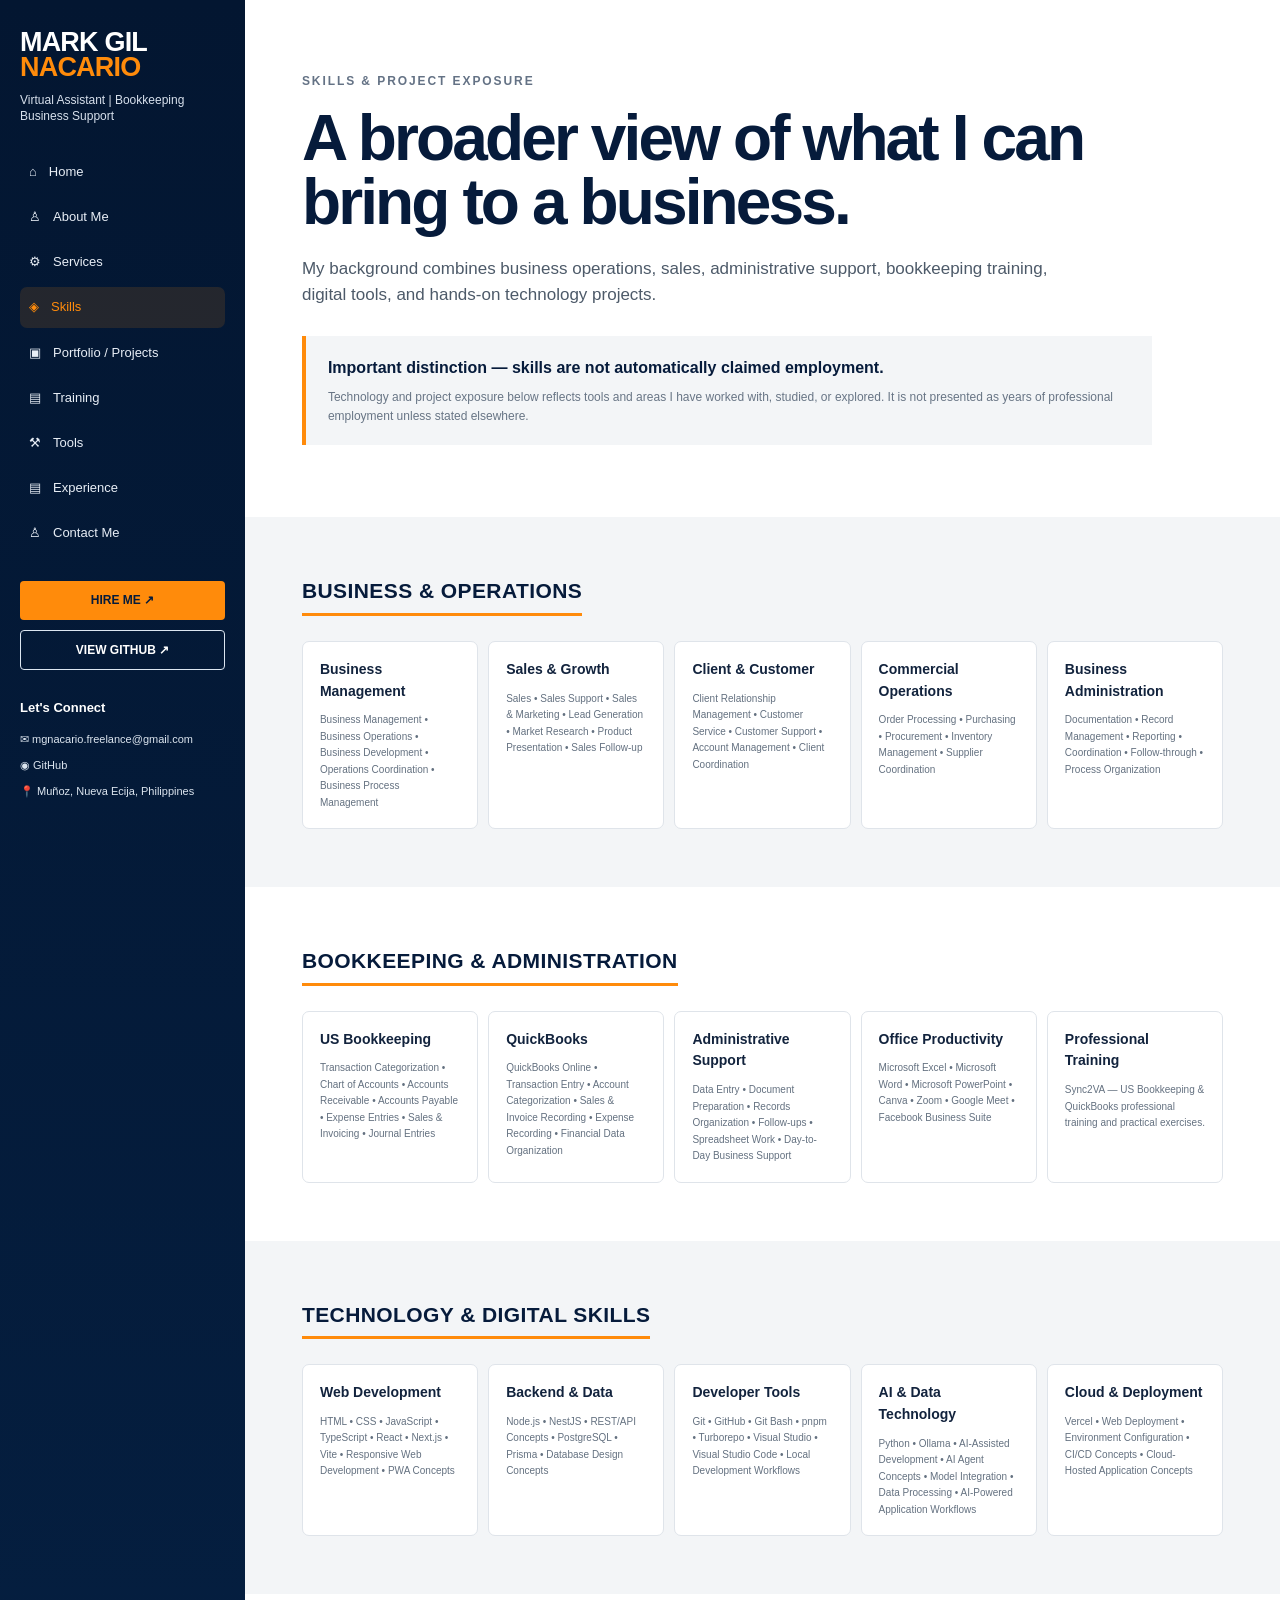
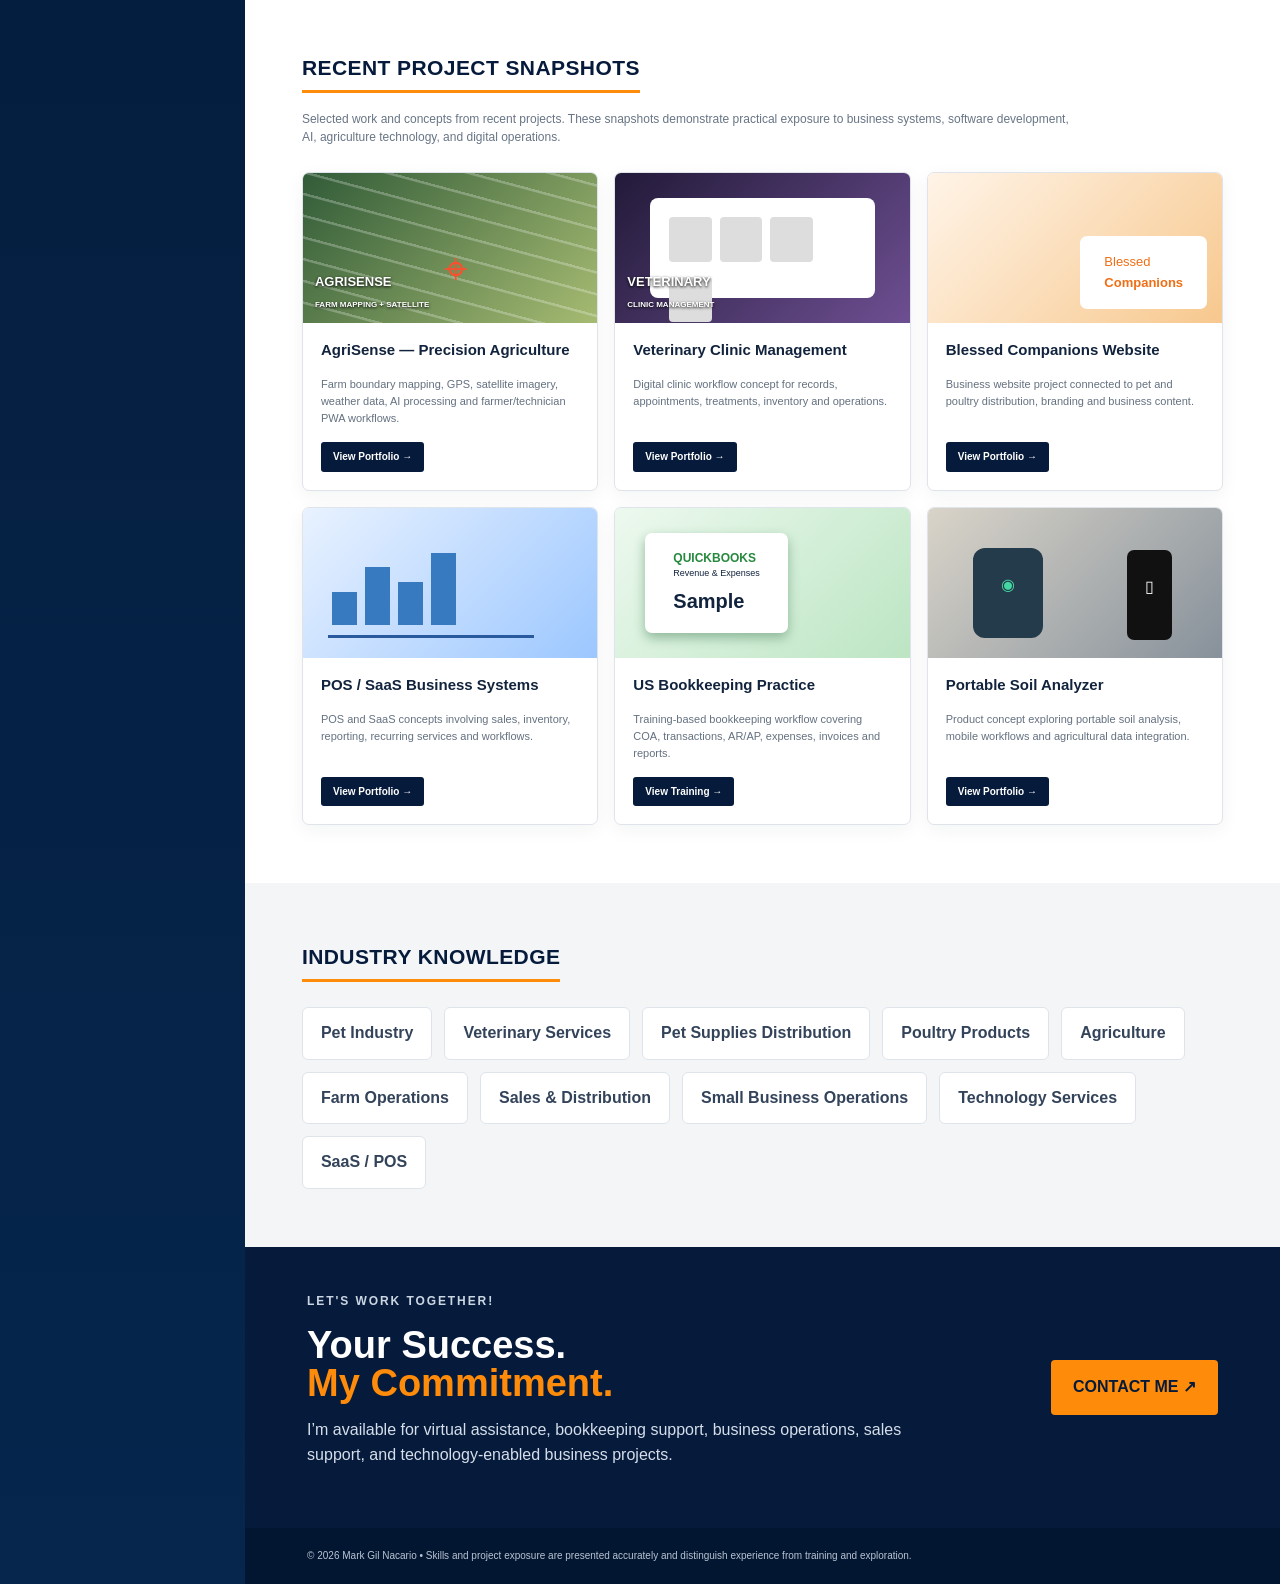
==== commit 48af1084: "Add self-contained styling to skills page" ====
--- a/skills.html
+++ b/skills.html
@@ -6,60 +6,28 @@
 <meta name="description" content="Expanded skills, technology exposure and project snapshots for Mark Gil Nacario.">
 <title>Skills & Project Exposure | Mark Gil Nacario</title>
 <link rel="stylesheet" href="styles.css">
+<style>
+:root{--navy:#061b3b;--orange:#ff8b0b;--ink:#12233d;--muted:#687585;--line:#dfe4ea;--bg:#f7f9fb}
+*{box-sizing:border-box}html{scroll-behavior:smooth}body{margin:0;background:var(--bg);color:var(--ink);font-family:Arial,Helvetica,sans-serif;line-height:1.55}a{text-decoration:none;color:inherit}.shell{display:flex;min-height:100vh}.sidebar{width:245px;flex:0 0 245px;min-height:100vh;position:sticky;top:0;overflow-y:auto;padding:30px 20px;color:#fff;background:linear-gradient(180deg,#031631,#06264d)}.brand-name{font-size:27px;line-height:.92;font-weight:900;letter-spacing:-.03em}.brand-name b{color:var(--orange)}.brand p{margin:12px 0 28px;color:#d7e0ec;font-size:12px;line-height:1.35}.sidebar nav{display:grid;gap:5px}.sidebar nav a{display:flex;align-items:center;gap:12px;padding:10px 9px;border-radius:7px;color:#e8eef6;font-size:13px}.sidebar nav a:hover,.sidebar nav .active{background:rgba(255,139,11,.13);color:var(--orange)}.side-actions{display:grid;gap:10px;margin:28px 0}.side-actions a{padding:10px;border-radius:4px;text-align:center;font-size:12px;font-weight:800}.hire{background:var(--orange);color:var(--navy)!important}.resume{border:1px solid #dce6f1}.connect{display:grid;gap:9px;color:#dce5ef;font-size:11px}.connect b{margin-bottom:3px;color:#fff;font-size:13px}.connect a{color:#dce5ef}.content{width:calc(100% - 245px);min-width:0;overflow:hidden}.section{padding:58px 5.5%;background:#fff}.skills-intro{padding-top:72px;padding-bottom:72px}.kicker{margin:0 0 15px;color:#647285;font-size:12px;font-weight:900;letter-spacing:.16em}.skills-hero-title{max-width:850px;margin:0 0 22px;color:var(--navy);font-size:clamp(40px,5vw,68px);line-height:1;letter-spacing:-.045em}.skills-lead{max-width:780px;margin:0;color:#4d5a69;font-size:17px}.skills-note{max-width:850px;margin-top:28px;padding:20px 22px;border-left:4px solid var(--orange);background:#f3f5f7}.skills-note strong{color:var(--navy)}.skills-note p{margin:7px 0 0;color:#687585;font-size:12px}.skills-band{background:#f3f5f7}.section-title{display:inline-block;margin-bottom:25px;padding-bottom:5px;color:var(--navy);border-bottom:3px solid var(--orange);font-size:21px;font-weight:900;letter-spacing:.02em}.skill-columns{display:grid;grid-template-columns:repeat(5,1fr);gap:10px}.skill-columns>div{min-height:150px;padding:17px;border:1px solid var(--line);border-radius:7px;background:#fff}.skill-columns h3{margin:0 0 10px;font-size:14px}.skill-columns p{margin:0;color:#647180;font-size:10px;line-height:1.65}.project-intro{max-width:780px;margin:-8px 0 25px;color:#687585;font-size:12px}.project-grid{display:grid;grid-template-columns:repeat(3,1fr);gap:16px}.project-card{overflow:hidden;border:1px solid var(--line);border-radius:7px;background:#fff;box-shadow:0 5px 18px rgba(13,32,55,.05)}.project-card h3,.project-card p,.project-card a{margin-left:18px;margin-right:18px}.project-card h3{margin-top:15px;font-size:15px}.project-card p{min-height:55px;color:#647180;font-size:11px}.project-card a{display:inline-block;margin-bottom:18px;padding:7px 12px;border-radius:3px;color:#fff;background:var(--navy);font-size:10px;font-weight:800}.project-visual{position:relative;height:150px;overflow:hidden}.agrisense{background:linear-gradient(135deg,#315b38,#a6bb72)}.map-grid{position:absolute;inset:0;background:repeating-linear-gradient(15deg,transparent 0 18px,rgba(255,255,255,.25) 19px 21px)}.map-pin{position:absolute;left:48%;top:42%;color:#ff4d2e;font-size:42px}.visual-label{position:absolute;left:12px;bottom:10px;color:#fff;font-size:13px;font-weight:900;text-shadow:0 1px 3px #000}.visual-label small{font-size:8px}.vet{background:linear-gradient(135deg,#221a39,#6e4f92)}.dash{position:absolute;inset:25px 35px;padding:15px;border-radius:8px;background:#fff}.dash i{display:inline-block;width:22%;height:45px;margin:2%;border-radius:4px;background:#ddd}.blessed{background:linear-gradient(135deg,#fff4e8,#f7c88e)}.pet-card{position:absolute;right:15px;bottom:14px;padding:16px 24px;border-radius:7px;color:#f06f16;background:#fff;font-size:13px}.pos{background:linear-gradient(135deg,#e9f2ff,#9cc7ff)}.chart{position:absolute;left:25px;bottom:20px;width:70%;height:85px;border-bottom:3px solid #285a9d}.chart i{display:inline-block;width:12%;height:40%;margin:0 2%;background:#377ac0;vertical-align:bottom}.chart i:nth-child(2){height:70%}.chart i:nth-child(3){height:52%}.chart i:nth-child(4){height:88%}.books{background:linear-gradient(135deg,#edf9ef,#bce5c3)}.ledger{position:absolute;left:30px;top:25px;padding:16px 28px;border-radius:7px;background:#fff;box-shadow:0 5px 12px #8eb89a}.ledger b,.ledger span,.ledger strong{display:block}.ledger b{color:#26893e;font-size:12px}.ledger span{font-size:9px}.ledger strong{margin-top:5px;font-size:20px}.soil{background:linear-gradient(135deg,#d9d4c9,#87919b)}.device{position:absolute;left:45px;bottom:20px;width:70px;height:90px;padding-top:25px;border-radius:12px;color:#45d7a2;background:#243b4b;text-align:center}.phone{position:absolute;right:50px;bottom:18px;width:45px;height:90px;padding-top:25px;border-radius:7px;color:#fff;background:#111;text-align:center}.tool-row{display:flex;flex-wrap:wrap;gap:12px}.tool-row span{padding:13px 18px;color:#33435a;border:1px solid var(--line);border-radius:6px;background:#fff;font-weight:800}.contact{display:flex;justify-content:space-between;align-items:center;gap:25px;padding:45px 6%;color:#fff;background:var(--navy)}.contact h2{margin:0;font-size:38px;line-height:1}.contact h2 span{color:var(--orange)}.contact p:not(.kicker){max-width:650px;color:#d5deea}.contact-button{padding:15px 22px;border-radius:4px;color:var(--navy);background:var(--orange);font-weight:900;white-space:nowrap}.contact .kicker{color:#cbd6e3}footer{padding:20px 6%;color:#b8c4d2;background:#031631;font-size:10px}
+@media(max-width:1100px){.sidebar{width:210px;flex-basis:210px}.content{width:calc(100% - 210px)}.skill-columns{grid-template-columns:repeat(3,1fr)}.project-grid{grid-template-columns:repeat(2,1fr)}}
+@media(max-width:760px){.shell{display:block}.sidebar{position:relative;width:100%;min-height:auto}.sidebar nav{grid-template-columns:repeat(3,1fr)}.content{width:100%}.section{padding:45px 25px}.skills-intro{padding-top:50px;padding-bottom:50px}.skills-hero-title{font-size:42px}.skill-columns,.project-grid{grid-template-columns:1fr}.contact{display:block}.contact-button{display:inline-block;margin-top:15px}.side-actions{grid-template-columns:1fr 1fr}}
+</style>
 </head>
 <body>
 <div class="shell">
 <aside class="sidebar">
 <div class="brand"><div class="brand-name">MARK GIL<br><b>NACARIO</b></div><p>Virtual Assistant | Bookkeeping<br>Business Support</p></div>
-<nav>
-<a href="index.html#home">⌂ <span>Home</span></a><a href="index.html#about">♙ <span>About Me</span></a><a href="index.html#services">⚙ <span>Services</span></a><a class="active" href="skills.html">◈ <span>Skills</span></a><a href="index.html#projects">▣ <span>Portfolio / Projects</span></a><a href="index.html#training">▤ <span>Training</span></a><a href="index.html#tools">⚒ <span>Tools</span></a><a href="index.html#experience">▤ <span>Experience</span></a><a href="index.html#contact">♙ <span>Contact Me</span></a>
-</nav>
+<nav><a href="index.html#home">⌂ <span>Home</span></a><a href="index.html#about">♙ <span>About Me</span></a><a href="index.html#services">⚙ <span>Services</span></a><a class="active" href="skills.html">◈ <span>Skills</span></a><a href="index.html#projects">▣ <span>Portfolio / Projects</span></a><a href="index.html#training">▤ <span>Training</span></a><a href="index.html#tools">⚒ <span>Tools</span></a><a href="index.html#experience">▤ <span>Experience</span></a><a href="index.html#contact">♙ <span>Contact Me</span></a></nav>
 <div class="side-actions"><a class="hire" href="mailto:mgnacario.freelance@gmail.com">HIRE ME ↗</a><a class="resume" href="https://github.com/mgnacariofreelance-afk">VIEW GITHUB ↗</a></div>
 <div class="connect"><b>Let's Connect</b><a href="mailto:mgnacario.freelance@gmail.com">✉ mgnacario.freelance@gmail.com</a><a href="https://github.com/mgnacariofreelance-afk">◉ GitHub</a><span>📍 Muñoz, Nueva Ecija, Philippines</span></div>
 </aside>
 <main class="content">
-<section class="section skills-intro">
-<p class="kicker">SKILLS & PROJECT EXPOSURE</p>
-<h1 class="skills-hero-title">A broader view of what I can bring to a business.</h1>
-<p class="skills-lead">My background combines business operations, sales, administrative support, bookkeeping training, digital tools, and hands-on technology projects.</p>
-<div class="skills-note"><strong>Important distinction — skills are not automatically claimed employment.</strong><p>Technology and project exposure below reflects tools and areas I have worked with, studied, or explored. It is not presented as years of professional employment unless stated elsewhere.</p></div>
-</section>
-
-<section class="section skills-band"><div class="section-title">BUSINESS & OPERATIONS</div><div class="skill-columns">
-<div><h3>Business Management</h3><p>Business Management • Business Operations • Business Development • Operations Coordination • Business Process Management</p></div>
-<div><h3>Sales & Growth</h3><p>Sales • Sales Support • Sales & Marketing • Lead Generation • Market Research • Product Presentation • Sales Follow-up</p></div>
-<div><h3>Client & Customer</h3><p>Client Relationship Management • Customer Service • Customer Support • Account Management • Client Coordination</p></div>
-<div><h3>Commercial Operations</h3><p>Order Processing • Purchasing • Procurement • Inventory Management • Supplier Coordination</p></div>
-<div><h3>Business Administration</h3><p>Documentation • Record Management • Reporting • Coordination • Follow-through • Process Organization</p></div>
-</div></section>
-
-<section class="section"><div class="section-title">BOOKKEEPING & ADMINISTRATION</div><div class="skill-columns">
-<div><h3>US Bookkeeping</h3><p>Transaction Categorization • Chart of Accounts • Accounts Receivable • Accounts Payable • Expense Entries • Sales & Invoicing • Journal Entries</p></div>
-<div><h3>QuickBooks</h3><p>QuickBooks Online • Transaction Entry • Account Categorization • Sales & Invoice Recording • Expense Recording • Financial Data Organization</p></div>
-<div><h3>Administrative Support</h3><p>Data Entry • Document Preparation • Records Organization • Follow-ups • Spreadsheet Work • Day-to-Day Business Support</p></div>
-<div><h3>Office Productivity</h3><p>Microsoft Excel • Microsoft Word • Microsoft PowerPoint • Canva • Zoom • Google Meet • Facebook Business Suite</p></div>
-<div><h3>Professional Training</h3><p>Sync2VA — US Bookkeeping & QuickBooks professional training and practical exercises.</p></div>
-</div></section>
-
-<section class="section skills-band"><div class="section-title">TECHNOLOGY & DIGITAL SKILLS</div><div class="skill-columns">
-<div><h3>Web Development</h3><p>HTML • CSS • JavaScript • TypeScript • React • Next.js • Vite • Responsive Web Development • PWA Concepts</p></div>
-<div><h3>Backend & Data</h3><p>Node.js • NestJS • REST/API Concepts • PostgreSQL • Prisma • Database Design Concepts</p></div>
-<div><h3>Developer Tools</h3><p>Git • GitHub • Git Bash • pnpm • Turborepo • Visual Studio • Visual Studio Code • Local Development Workflows</p></div>
-<div><h3>AI & Data Technology</h3><p>Python • Ollama • AI-Assisted Development • AI Agent Concepts • Model Integration • Data Processing • AI-Powered Application Workflows</p></div>
-<div><h3>Cloud & Deployment</h3><p>Vercel • Web Deployment • Environment Configuration • CI/CD Concepts • Cloud-Hosted Application Concepts</p></div>
-</div></section>
-
-<section class="section"><div class="section-title">RECENT PROJECT SNAPSHOTS</div><p class="project-intro">Selected work and concepts from recent projects. These snapshots demonstrate practical exposure to business systems, software development, AI, agriculture technology, and digital operations.</p><div class="project-grid">
-<article class="project-card"><div class="project-visual agrisense"><div class="map-grid"></div><div class="map-pin">⌖</div><div class="visual-label">AGRISENSE<br><small>FARM MAPPING + SATELLITE</small></div></div><h3>AgriSense — Precision Agriculture</h3><p>Farm boundary mapping, GPS, satellite imagery, weather data, AI processing and farmer/technician PWA workflows.</p><a href="index.html#projects">View Portfolio →</a></article>
-<article class="project-card"><div class="project-visual vet"><div class="dash"><i></i><i></i><i></i><i></i></div><div class="visual-label">VETERINARY<br><small>CLINIC MANAGEMENT</small></div></div><h3>Veterinary Clinic Management</h3><p>Digital clinic workflow concept for records, appointments, treatments, inventory and operations.</p><a href="index.html#projects">View Portfolio →</a></article>
-<article class="project-card"><div class="project-visual blessed"><div class="pet-card">Blessed<br><b>Companions</b></div></div><h3>Blessed Companions Website</h3><p>Business website project connected to pet and poultry distribution, branding and business content.</p><a href="index.html#projects">View Portfolio →</a></article>
-<article class="project-card"><div class="project-visual pos"><div class="chart"><i></i><i></i><i></i><i></i></div></div><h3>POS / SaaS Business Systems</h3><p>POS and SaaS concepts involving sales, inventory, reporting, recurring services and workflows.</p><a href="index.html#projects">View Portfolio →</a></article>
-<article class="project-card"><div class="project-visual books"><div class="ledger"><b>QUICKBOOKS</b><span>Revenue & Expenses</span><strong>Sample</strong></div></div><h3>US Bookkeeping Practice</h3><p>Training-based bookkeeping workflow covering COA, transactions, AR/AP, expenses, invoices and reports.</p><a href="index.html#training">View Training →</a></article>
-<article class="project-card"><div class="project-visual soil"><div class="device">◉</div><div class="phone">▯</div></div><h3>Portable Soil Analyzer</h3><p>Product concept exploring portable soil analysis, mobile workflows and agricultural data integration.</p><a href="index.html#projects">View Portfolio →</a></article>
-</div></section>
-
+<section class="section skills-intro"><p class="kicker">SKILLS & PROJECT EXPOSURE</p><h1 class="skills-hero-title">A broader view of what I can bring to a business.</h1><p class="skills-lead">My background combines business operations, sales, administrative support, bookkeeping training, digital tools, and hands-on technology projects.</p><div class="skills-note"><strong>Important distinction — skills are not automatically claimed employment.</strong><p>Technology and project exposure below reflects tools and areas I have worked with, studied, or explored. It is not presented as years of professional employment unless stated elsewhere.</p></div></section>
+<section class="section skills-band"><div class="section-title">BUSINESS & OPERATIONS</div><div class="skill-columns"><div><h3>Business Management</h3><p>Business Management • Business Operations • Business Development • Operations Coordination • Business Process Management</p></div><div><h3>Sales & Growth</h3><p>Sales • Sales Support • Sales & Marketing • Lead Generation • Market Research • Product Presentation • Sales Follow-up</p></div><div><h3>Client & Customer</h3><p>Client Relationship Management • Customer Service • Customer Support • Account Management • Client Coordination</p></div><div><h3>Commercial Operations</h3><p>Order Processing • Purchasing • Procurement • Inventory Management • Supplier Coordination</p></div><div><h3>Business Administration</h3><p>Documentation • Record Management • Reporting • Coordination • Follow-through • Process Organization</p></div></div></section>
+<section class="section"><div class="section-title">BOOKKEEPING & ADMINISTRATION</div><div class="skill-columns"><div><h3>US Bookkeeping</h3><p>Transaction Categorization • Chart of Accounts • Accounts Receivable • Accounts Payable • Expense Entries • Sales & Invoicing • Journal Entries</p></div><div><h3>QuickBooks</h3><p>QuickBooks Online • Transaction Entry • Account Categorization • Sales & Invoice Recording • Expense Recording • Financial Data Organization</p></div><div><h3>Administrative Support</h3><p>Data Entry • Document Preparation • Records Organization • Follow-ups • Spreadsheet Work • Day-to-Day Business Support</p></div><div><h3>Office Productivity</h3><p>Microsoft Excel • Microsoft Word • Microsoft PowerPoint • Canva • Zoom • Google Meet • Facebook Business Suite</p></div><div><h3>Professional Training</h3><p>Sync2VA — US Bookkeeping & QuickBooks professional training and practical exercises.</p></div></div></section>
+<section class="section skills-band"><div class="section-title">TECHNOLOGY & DIGITAL SKILLS</div><div class="skill-columns"><div><h3>Web Development</h3><p>HTML • CSS • JavaScript • TypeScript • React • Next.js • Vite • Responsive Web Development • PWA Concepts</p></div><div><h3>Backend & Data</h3><p>Node.js • NestJS • REST/API Concepts • PostgreSQL • Prisma • Database Design Concepts</p></div><div><h3>Developer Tools</h3><p>Git • GitHub • Git Bash • pnpm • Turborepo • Visual Studio • Visual Studio Code • Local Development Workflows</p></div><div><h3>AI & Data Technology</h3><p>Python • Ollama • AI-Assisted Development • AI Agent Concepts • Model Integration • Data Processing • AI-Powered Application Workflows</p></div><div><h3>Cloud & Deployment</h3><p>Vercel • Web Deployment • Environment Configuration • CI/CD Concepts • Cloud-Hosted Application Concepts</p></div></div></section>
+<section class="section"><div class="section-title">RECENT PROJECT SNAPSHOTS</div><p class="project-intro">Selected work and concepts from recent projects. These snapshots demonstrate practical exposure to business systems, software development, AI, agriculture technology, and digital operations.</p><div class="project-grid"><article class="project-card"><div class="project-visual agrisense"><div class="map-grid"></div><div class="map-pin">⌖</div><div class="visual-label">AGRISENSE<br><small>FARM MAPPING + SATELLITE</small></div></div><h3>AgriSense — Precision Agriculture</h3><p>Farm boundary mapping, GPS, satellite imagery, weather data, AI processing and farmer/technician PWA workflows.</p><a href="index.html#projects">View Portfolio →</a></article><article class="project-card"><div class="project-visual vet"><div class="dash"><i></i><i></i><i></i><i></i></div><div class="visual-label">VETERINARY<br><small>CLINIC MANAGEMENT</small></div></div><h3>Veterinary Clinic Management</h3><p>Digital clinic workflow concept for records, appointments, treatments, inventory and operations.</p><a href="index.html#projects">View Portfolio →</a></article><article class="project-card"><div class="project-visual blessed"><div class="pet-card">Blessed<br><b>Companions</b></div></div><h3>Blessed Companions Website</h3><p>Business website project connected to pet and poultry distribution, branding and business content.</p><a href="index.html#projects">View Portfolio →</a></article><article class="project-card"><div class="project-visual pos"><div class="chart"><i></i><i></i><i></i><i></i></div></div><h3>POS / SaaS Business Systems</h3><p>POS and SaaS concepts involving sales, inventory, reporting, recurring services and workflows.</p><a href="index.html#projects">View Portfolio →</a></article><article class="project-card"><div class="project-visual books"><div class="ledger"><b>QUICKBOOKS</b><span>Revenue & Expenses</span><strong>Sample</strong></div></div><h3>US Bookkeeping Practice</h3><p>Training-based bookkeeping workflow covering COA, transactions, AR/AP, expenses, invoices and reports.</p><a href="index.html#training">View Training →</a></article><article class="project-card"><div class="project-visual soil"><div class="device">◉</div><div class="phone">▯</div></div><h3>Portable Soil Analyzer</h3><p>Product concept exploring portable soil analysis, mobile workflows and agricultural data integration.</p><a href="index.html#projects">View Portfolio →</a></article></div></section>
 <section class="section skills-band"><div class="section-title">INDUSTRY KNOWLEDGE</div><div class="tool-row"><span>Pet Industry</span><span>Veterinary Services</span><span>Pet Supplies Distribution</span><span>Poultry Products</span><span>Agriculture</span><span>Farm Operations</span><span>Sales & Distribution</span><span>Small Business Operations</span><span>Technology Services</span><span>SaaS / POS</span></div></section>
-
 <section class="contact"><div><p class="kicker">LET'S WORK TOGETHER!</p><h2>Your Success.<br><span>My Commitment.</span></h2><p>I’m available for virtual assistance, bookkeeping support, business operations, sales support, and technology-enabled business projects.</p></div><a class="contact-button" href="mailto:mgnacario.freelance@gmail.com">CONTACT ME ↗</a></section>
 <footer>© 2026 Mark Gil Nacario • Skills and project exposure are presented accurately and distinguish experience from training and exploration.</footer>
 </main></div>
